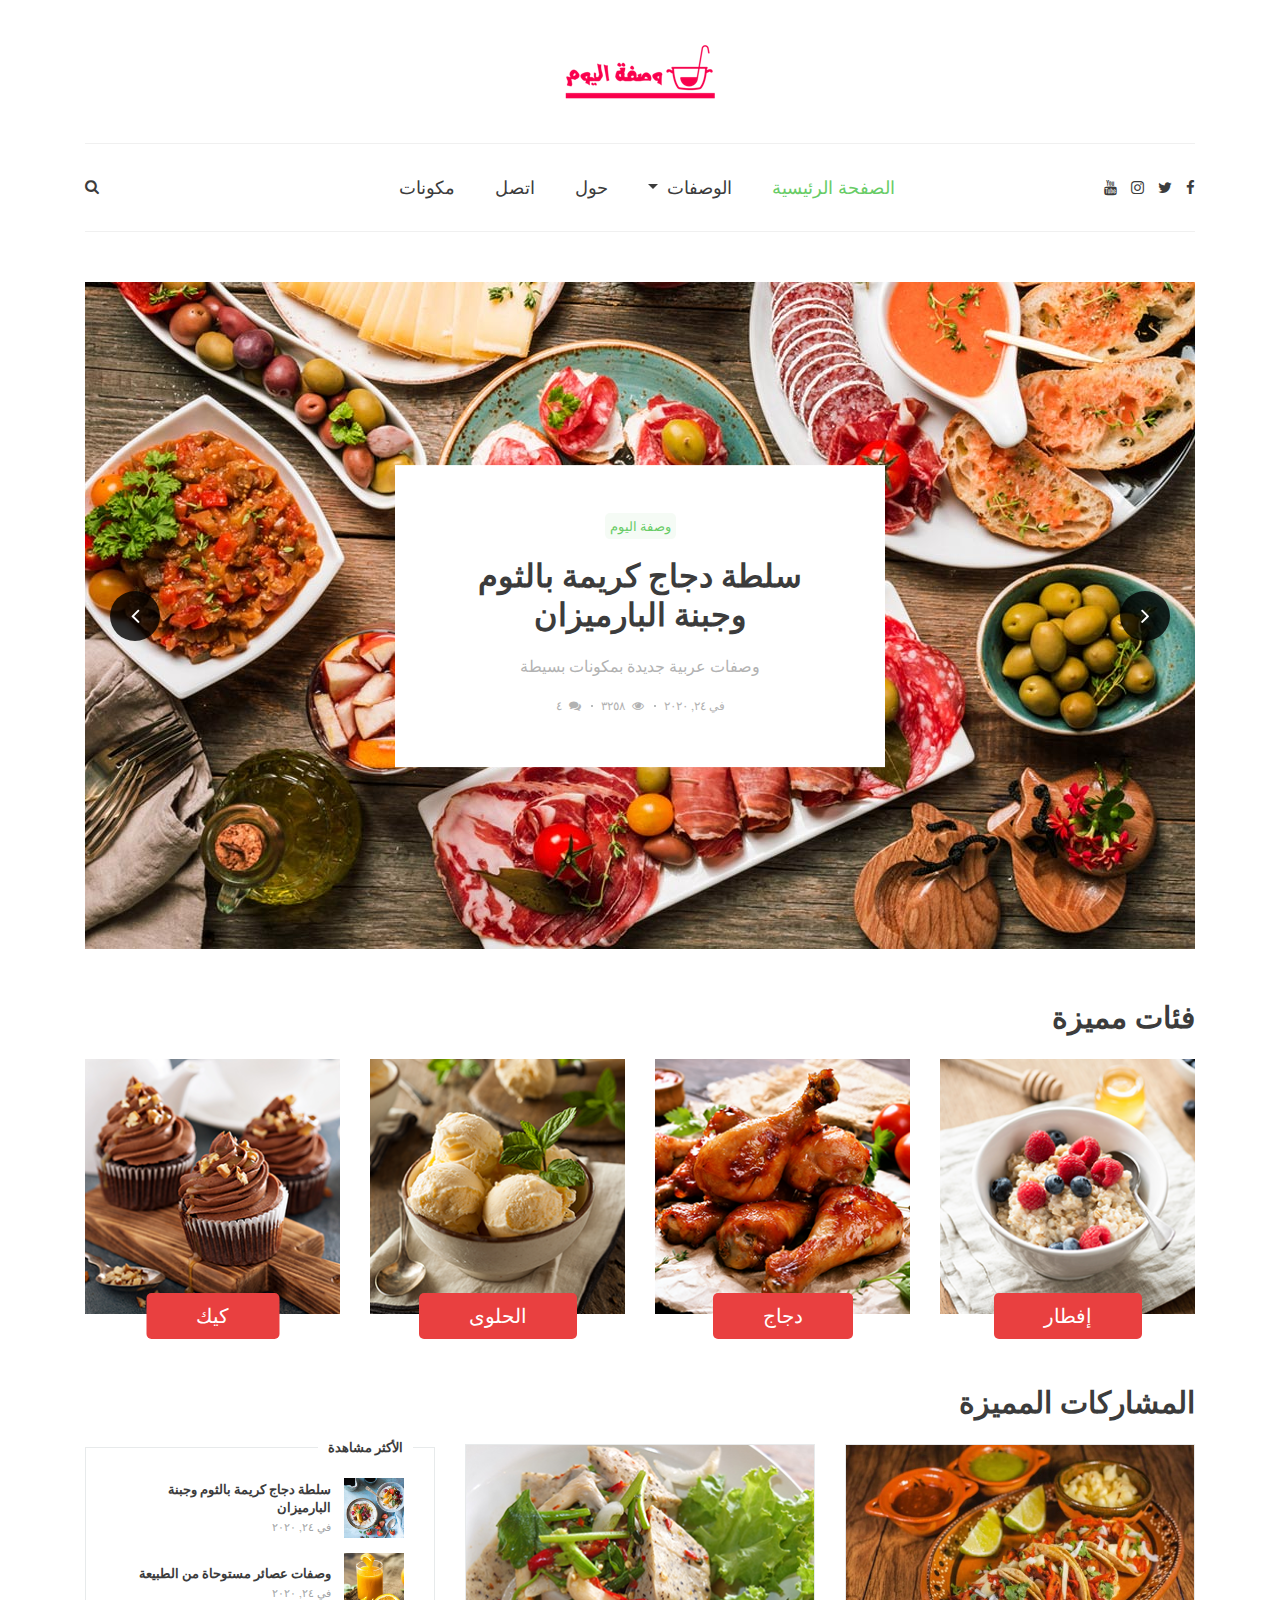
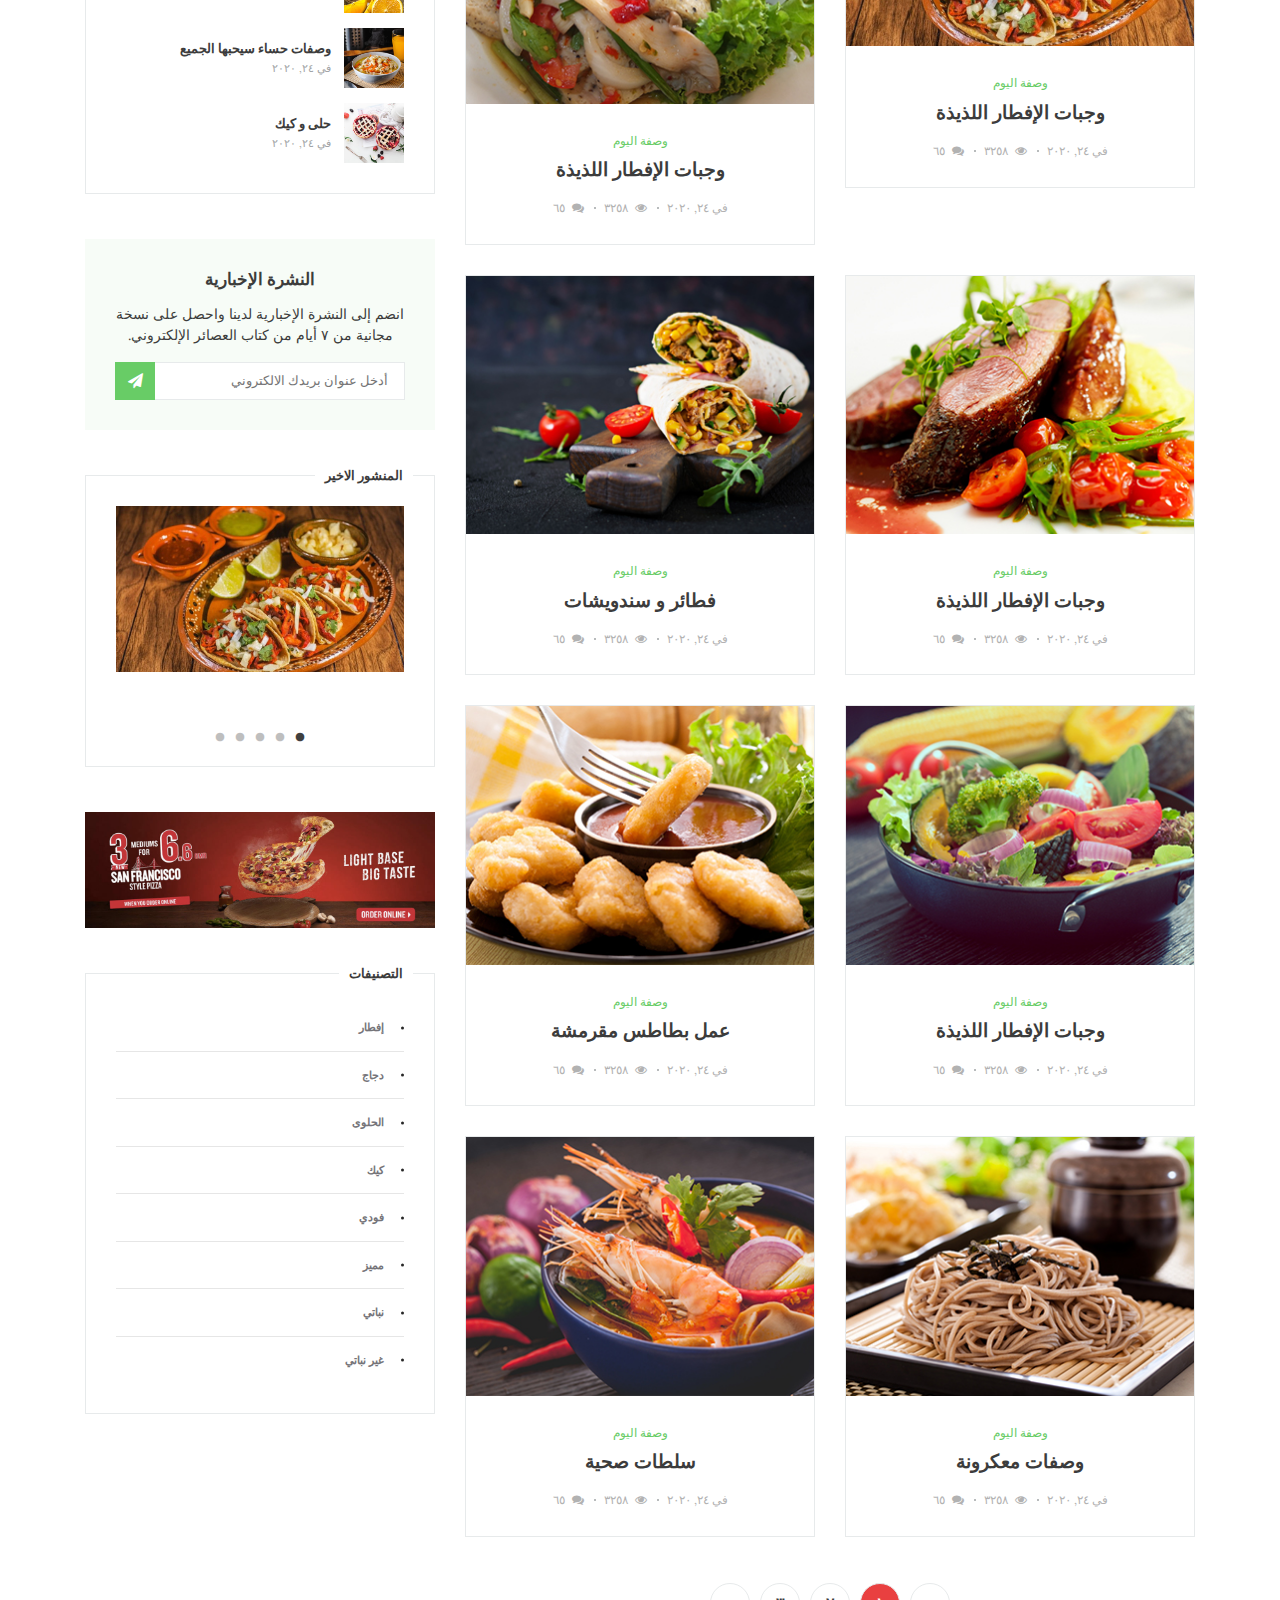
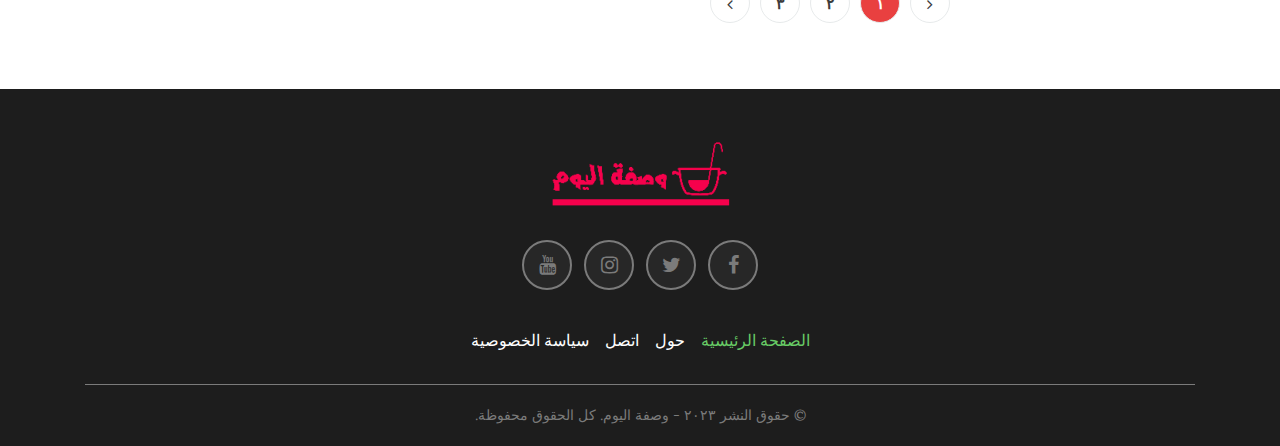
==== index.html @ 00417d0d "Add files via upload" ====
<!DOCTYPE html>

<html lang="ar" dir="rtl">

	<head>
		<meta name="description" content="من الطاهي المبتدئ إلى الشيف المميز بنجمة ، ابحث بين أكثر من 31000 وصفة طبخ موضحة بالصور أو مقاطع الفيديو. من الوصفات السهلة إلى النصائح والأسرار من الطهاة ، جدد وصفاتك وأبهر أحبائك و أصدقائك!" />		<meta charset="UTF-8">
		<meta name="keywords" content="مدونة المطبخ, وصفات, طبخ"/>

		<meta charset="UTF-8">

		<meta http-equiv="X-UA-Compatible" content="IE=edge">

		<meta name="viewport" content="width=device-width, initial-scale=1">

		<!-- Favicon icon -->

		<link rel="shortcut icon" type="image/x-icon" href="img/favicon.png">

		<!-- Title -->

		<title>وصفة اليوم : 37000 وصفة طبخ عربية وعالمية</title>

		<!-- Google Fonts -->

		<link href="https://fonts.googleapis.com/css?family=Lora:400,700" rel="stylesheet">

		<!-- Plugins CSS -->

		<link type="text/css" rel="stylesheet" href="libs/bootstrap/bootstrap.css">

		<link type="text/css" rel="stylesheet" href="libs/font-awesome/font-awesome.min.css">

		<link type="text/css" rel="stylesheet" href="libs/line-awesome/line-awesome.min.css">

		<link type="text/css" rel="stylesheet" href="libs/slick/slick-theme.css">

		<link type="text/css" rel="stylesheet" href="libs/slick/slick.css">

		<!-- Main CSS -->

		<link type="text/css" rel="stylesheet" href="css/style.css">

		<!-- Custom CSS -->

		<link type="text/css" rel="stylesheet" href="css/custom.css">

		<!-- HTML5 shim and Respond.js for IE8 support of HTML5 elements and media queries -->

		<!-- WARNING: Respond.js doesn't work if you view the page via file:// -->

		<!-- [if It IE 9]>

			<script src="https://oss.maxcdn.com/html5shiv/3.7.2/html5shiv.min.js"></script>

			<script src="https://oss.maxcdn.com/respond/1.4.2/respond.min.js"></script>

			<![endif]-->

	</head>

	<body>

		<!-- Preloader Starts Here -->

		<div class="preloader">

			<div class="spinner">

				<div class="double-bounce1"></div>

				<div class="double-bounce2"></div>

			</div>

		</div>

		<!-- Preloader Ends Here -->

		<!-- Header Section Starts Here -->

		<header>

			<div class="container text-md-center">

				<nav class="navbar navbar-expand-md d-md-block ">

					<a class="navbar-brand" href="index.html">

					<img src="img/logo.png"  alt="Logo" class="img-fluid">

					</a>

					<button class="navbar-toggler navbar-toggler-right hamburger-menu-btn mr-auto" type="button" data-toggle="collapse" data-target="#navbarNavDropdown" aria-controls="navbarNavDropdown" aria-expanded="false" aria-label="Toggle navigation">

					<span class="navbar-toggler-icon"></span>

					</button>

					<div class="collapse navbar-collapse nav-border" id="navbarNavDropdown">

						<ul class="social-links list-inline d-none d-lg-block">

							<li class="list-inline-item">

								<a href="https://www.facebook.com/" title=""><i class="fa fa-facebook"></i></a>

							</li>

							<li class="list-inline-item">

								<a href="https://www.twitter.com/" title=""><i class="fa fa-twitter"></i></a>

							</li>

							<li class="list-inline-item">

								<a href="https://www.instagram.com/" title=""><i class="fa fa-instagram"></i></a>

							</li>

							<li class="list-inline-item">

								<a href="https://www.youtube.com/" title=""><i class="fa fa-youtube"></i></a>

							</li>

						</ul>

						<ul class="navbar-nav justify-content-center">

							<li class="nav-item active">

								<a class="nav-link" href="index.html">الصفحة الرئيسية</a>

							</li>

							<li class="nav-item dropdown">

								<a class="nav-link dropdown-toggle" href="javascript:void(0)" id="pagesDropdown" role="button" data-toggle="dropdown" aria-haspopup="true" aria-expanded="false">

									الوصفات

								</a>

								<div class="dropdown-menu" aria-labelledby="pagesDropdown">

									<a class="dropdown-item" href="left-sidebar.html">وصفات رمضان</a>

									<a class="dropdown-item" href="chicken-recipes.html">و صفات دجاج</a>

									<a class="dropdown-item" href="hala-cake.html">حلى و كيك</a>

								</div>

							</li>

							<li class="nav-item">

								<a class="nav-link" href="about.html">حول</a>

							</li>

							<li class="nav-item">

								<a class="nav-link" href="contact.html">اتصل</a>

							</li>

							<li class="nav-item">

								<a class="nav-link" href="components.html">مكونات</a>

							</li>

						</ul>

						<div class="search d-none d-lg-block">

							<a href="javascript:void(0)"><i class="fa fa-search"></i></a>

							<ul class="search-field list-unstyled mb-0">

								<li>

									<form>

										<div class="input-group">

											<input type="text" class="form-control" placeholder="بحث...">

											<div class="input-group-append">

												<button class="btn d-flex align-items-center justify-content-center" type="submit"><i class="fa fa-search"></i></button>

											</div>

										</div>

									</form>

								</li>

							</ul>

						</div>

					</div>

				</nav>

			</div>

		</header>

		<!-- Header Section Ends Here -->

		<!-- Hero Section Starts Here -->

		<section class="blog-section hero-section lg-mt-0">

			<div class="container">

				<div class="row">

					<div class="col">

						<div id="hero-slider">

							<div class="blog-item">

								<div class="blog-img">

									<img src="img/slider-01.jpg" alt="" class="img-fluid">

								</div>

								<div class="blog-info">

									<a href="#" title="" class="post-category">وصفة اليوم</a>

									<h3 class="post-title">

										<a href="chicken-recipes.html" title="">سلطة دجاج كريمة بالثوم وجبنة البارميزان</a>

									</h3>

									<p>وصفات عربية جديدة بمكونات بسيطة </p>

									<ul class="list-inline meta">

										<li class="list-inline-item">في ٢٤, ٢٠٢٠ </li>

										<li class="list-inline-item"><i class="fa fa-eye"></i>٣٢٥٨</li>

										<li class="list-inline-item"><a href="#" title=""><i class="fa fa-comments"></i>٤</a></li>

									</ul>

								</div>

							</div>

							<div class="blog-item">

								<div class="blog-img">

									<img src="img/slider-02.jpg" alt="" class="img-fluid">

								</div>

								<div class="blog-info">

									<a href="#" title="" class="post-category">وصفة اليوم</a>

									<h3 class="post-title">

										<a href="chicken-recipes.html" title="">سلطة دجاج كريمة بالثوم وجبنة البارميزان</a>

									</h3>

									<p>وصفات عربية جديدة بمكونات بسيطة</p>

									<ul class="list-inline meta">

										<li class="list-inline-item">في ٢٤, ٢٠٢٠ </li>

										<li class="list-inline-item"><i class="fa fa-eye"></i>٣٢٥٨</li>

										<li class="list-inline-item"><a href="#" title=""><i class="fa fa-comments"></i>٤</a></li>

									</ul>

								</div>

							</div>

							<div class="blog-item">

								<div class="blog-img">

									<img src="img/slider-03.jpg" alt="" class="img-fluid">

								</div>

								<div class="blog-info">

									<a href="#" title="" class="post-category">وصفة اليوم</a>

									<h3 class="post-title">

										<a href="chicken-recipes.html" title="">سلطة دجاج كريمة بالثوم وجبنة البارميزان</a>

									</h3>

									<p>وصفات عربية جديدة بمكونات بسيطة</p>

									<ul class="list-inline meta">

										<li class="list-inline-item">في ٢٤, ٢٠٢٠ </li>

										<li class="list-inline-item"><i class="fa fa-eye"></i>٣٢٥٨</li>

										<li class="list-inline-item"><a href="#" title=""><i class="fa fa-comments"></i>٤</a></li>

									</ul>

								</div>

							</div>

							<div class="blog-item">

								<div class="blog-img">

									<img src="img/slider-04.jpg" alt="" class="img-fluid">

								</div>

								<div class="blog-info">

									<a href="#" title="" class="post-category">وصفة اليوم</a>

									<h3 class="post-title">

										<a href="chicken-recipes.html" title="">سلطة دجاج كريمة بالثوم وجبنة البارميزان</a>

									</h3>

									<p>وصفات عربية جديدة بمكونات بسيطة</p>

									<ul class="list-inline meta">

										<li class="list-inline-item">في ٢٤, ٢٠٢٠ </li>

										<li class="list-inline-item"><i class="fa fa-eye"></i>٣٢٥٨</li>

										<li class="list-inline-item"><a href="#" title=""><i class="fa fa-comments"></i>٤</a></li>

									</ul>

								</div>

							</div>

						</div>

					</div>

				</div>

			</div>

		</section>

		<!-- Hero Section Ends Here -->

		<!-- Featured Section Starts Here -->

		<section class="featured-categories">

			<div class="container">

				<div class="sec-title">

					<h3>فئات مميزة</h3>

				</div>

				<div class="blog-items">

					<div class="row">

						<div class="col-lg-3 col-sm-6 col-12">

							<div class=" blog-item">

								<a href="IFTAR.html">

									<div class="blog-img">

										<img src="img/breakfast.png" alt="" class="img-fluid">

									</div>

									<div class="blog-cat text-center d-inline">

										<h4>إفطار</h4>

									</div>

								</a>

							</div>

						</div>

						<div class="col-lg-3 col-sm-6 col-12">

							<div class=" blog-item">

								<a href="chicken-recipes.html">

									<div class="blog-img">

										<img src="img/chicken.png" alt="" class="img-fluid">

									</div>

									<div class="blog-cat text-center d-inline">

										<h4>دجاج</h4>

									</div>

								</a>

							</div>

						</div>

						<div class="col-lg-3 col-sm-6 col-12">

							<div class=" blog-item">

								<a href="chicken-recipes.html">

									<div class="blog-img">

										<img src="img/dessert.png" alt="" class="img-fluid">

									</div>

									<div class="blog-cat text-center d-inline">

										<h4>الحلوى</h4>

									</div>

								</a>

							</div>

						</div>

						<div class="col-lg-3 col-sm-6 col-12">

							<div class=" blog-item">

								<a href="hala-cake.html">

									<div class="blog-img">

										<img src="img/cupcake.png" alt="" class="img-fluid">

									</div>

									<div class="blog-cat text-center d-inline">

										<h4>كيك</h4>

									</div>

								</a>

							</div>

						</div>

					</div>

				</div>

			</div>

		</section>

		<!-- Featured Section Ends Here -->

		<!-- Main Content Section Starts Here -->

		<section class="main-content pt-0">

			<div class="container">

				<div class="row">

					<div class="col-md-8">

						<div class="featured-post mb-3">

							<div class="sec-title">

								<h3>المشاركات المميزة</h3>

							</div>

							<div class="tab-content" id="myTabContent">

								<div class="blog-items">

									<div class="row">

										<div class="col-sm-6 col-12">

											<div class="blog-item">

												<div class="blog-img">

													<img src="img/post-01.jpg" alt="" class="img-fluid">

												</div>

												<div class="blog-info">

													<a href="#" title="" class="post-category" tabindex="0">وصفة اليوم</a>

													<h3 class="post-title">

														<a href="IFTAR.html" title="" tabindex="0">وجبات الإفطار اللذيذة</a>

													</h3>

													<ul class="list-inline meta">

														<li class="list-inline-item">في ٢٤, ٢٠٢٠  </li>

														<li class="list-inline-item"><i class="fa fa-eye"></i>٣٢٥٨</li>

														<li class="list-inline-item"><a href="#" title="" tabindex="0"><i class="fa fa-comments"></i>٦٥</a></li>

													</ul>

												</div>

											</div>

										</div>

										<div class="col-sm-6 col-12">

											<div class="blog-item">

												<div class="blog-img">

													<img src="img/post-02.jpg" alt="" class="img-fluid">

												</div>

												<div class="blog-info">

													<a href="#" title="" class="post-category" tabindex="0">وصفة اليوم</a>

													<h3 class="post-title">

														<a href="chicken-recipes.html" title="" tabindex="0">وجبات الإفطار اللذيذة</a>

													</h3>

													<ul class="list-inline meta">

														<li class="list-inline-item">في ٢٤, ٢٠٢٠  </li>

														<li class="list-inline-item"><i class="fa fa-eye"></i>٣٢٥٨</li>

														<li class="list-inline-item"><a href="#" title="" tabindex="0"><i class="fa fa-comments"></i>٦٥</a></li>

													</ul>

												</div>

											</div>

										</div>

										<div class="col-sm-6 col-12">

											<div class="blog-item">

												<div class="blog-img">

													<img src="img/post-03.jpg" alt="" class="img-fluid">

												</div>

												<div class="blog-info">

													<a href="#" title="" class="post-category" tabindex="0">وصفة اليوم</a>

													<h3 class="post-title">

														<a href="chicken-recipes.html" title="" tabindex="0">وجبات الإفطار اللذيذة</a>

													</h3>

													<ul class="list-inline meta">

														<li class="list-inline-item">في ٢٤, ٢٠٢٠  </li>

														<li class="list-inline-item"><i class="fa fa-eye"></i>٣٢٥٨</li>

														<li class="list-inline-item"><a href="#" title="" tabindex="0"><i class="fa fa-comments"></i>٦٥</a></li>

													</ul>

												</div>

											</div>

										</div>

										<div class="col-sm-6 col-12">

											<div class="blog-item">

												<div class="blog-img">

													<img src="img/post-04.jpg" alt="" class="img-fluid">

												</div>

												<div class="blog-info">

													<a href="#" title="" class="post-category" tabindex="0">وصفة اليوم</a>

													<h3 class="post-title">

														<a href="chicken-recipes.html" title="" tabindex="0">فطائر و سندويشات</a>

													</h3>

													<ul class="list-inline meta">

														<li class="list-inline-item">في ٢٤, ٢٠٢٠  </li>

														<li class="list-inline-item"><i class="fa fa-eye"></i>٣٢٥٨</li>

														<li class="list-inline-item"><a href="#" title="" tabindex="0"><i class="fa fa-comments"></i>٦٥</a></li>

													</ul>

												</div>

											</div>

										</div>

										<div class="col-sm-6 col-12">

											<div class="blog-item">

												<div class="blog-img">

													<img src="img/post-05.jpg" alt="" class="img-fluid">

												</div>

												<div class="blog-info">

													<a href="#" title="" class="post-category" tabindex="0">وصفة اليوم</a>

													<h3 class="post-title">

														<a href="chicken-recipes.html" title="" tabindex="0">وجبات الإفطار اللذيذة</a>

													</h3>

													<ul class="list-inline meta">

														<li class="list-inline-item">في ٢٤, ٢٠٢٠  </li>

														<li class="list-inline-item"><i class="fa fa-eye"></i>٣٢٥٨</li>

														<li class="list-inline-item"><a href="#" title="" tabindex="0"><i class="fa fa-comments"></i>٦٥</a></li>

													</ul>

												</div>

											</div>

										</div>

										<div class="col-sm-6 col-12">

											<div class="blog-item">

												<div class="blog-img">

													<img src="img/post-06.jpg" alt="" class="img-fluid">

												</div>

												<div class="blog-info">

													<a href="#" title="" class="post-category" tabindex="0">وصفة اليوم</a>

													<h3 class="post-title">

														<a href="chicken-recipes.html" title="" tabindex="0">عمل بطاطس مقرمشة</a>

													</h3>

													<ul class="list-inline meta">

														<li class="list-inline-item">في ٢٤, ٢٠٢٠  </li>

														<li class="list-inline-item"><i class="fa fa-eye"></i>٣٢٥٨</li>

														<li class="list-inline-item"><a href="#" title="" tabindex="0"><i class="fa fa-comments"></i>٦٥</a></li>

													</ul>

												</div>

											</div>

										</div>

										<div class="col-sm-6 col-12">

											<div class="blog-item">

												<div class="blog-img">

													<img src="img/post-07.jpg" alt="" class="img-fluid">

												</div>

												<div class="blog-info">

													<a href="#" title="" class="post-category" tabindex="0">وصفة اليوم</a>

													<h3 class="post-title">

														<a href="chicken-recipes.html" title="" tabindex="0">وصفات معكرونة</a>

													</h3>

													<ul class="list-inline meta">

														<li class="list-inline-item">في ٢٤, ٢٠٢٠  </li>

														<li class="list-inline-item"><i class="fa fa-eye"></i>٣٢٥٨</li>

														<li class="list-inline-item"><a href="#" title="" tabindex="0"><i class="fa fa-comments"></i>٦٥</a></li>

													</ul>

												</div>

											</div>

										</div>

										<div class="col-sm-6 col-12">

											<div class="blog-item">

												<div class="blog-img">

													<img src="img/post-08.jpg" alt="" class="img-fluid">

												</div>

												<div class="blog-info">

													<a href="#" title="" class="post-category" tabindex="0">وصفة اليوم</a>

													<h3 class="post-title">

														<a href="chicken-recipes.html" title="" tabindex="0">سلطات صحية</a>

													</h3>

													<ul class="list-inline meta">

														<li class="list-inline-item">في ٢٤, ٢٠٢٠  </li>

														<li class="list-inline-item"><i class="fa fa-eye"></i>٣٢٥٨</li>

														<li class="list-inline-item"><a href="#" title="" tabindex="0"><i class="fa fa-comments"></i>٦٥</a></li>

													</ul>

												</div>

											</div>

										</div>

									</div>

								</div>

							</div>

						</div>

						<div class="blog-pagination text-center mb-5 mb-md-0">

							<nav aria-label="Page navigation example">

								<ul class="pagination justify-content-center">

									<li class="page-item disabled">

										<a class="page-link" href="#" tabindex="-1"><i class="fa fa-angle-right"></i></a>

									</li>

									<li class="page-item active"><a class="page-link d-inline-flex align-items-center justify-content-center" href="#">١</a></li>

									<li class="page-item"><a class="page-link d-inline-flex align-items-center justify-content-center" href="#">٢</a></li>

									<li class="page-item"><a class="page-link d-inline-flex align-items-center justify-content-center" href="#">٣</a></li>

									<li class="page-item">

										<a class="page-link" href="#"><i class="fa fa-angle-left"></i></a>

									</li>

								</ul>

							</nav>

						</div>

					</div>

					<div class="col-md-4">

						<div class="sidebar">

							<div class="widget widget-trending-posts">

								<h3 class="widget-title">الأكثر مشاهدة</h3>

								<div class="posts">

									<div class="post d-flex">

										<img src="img/most-viewed-01.jpg" alt="" class="img-fluid align-self-center">

										<div class="post-info d-flex flex-column justify-content-center">

											<h3 class="post-title"><a href="chicken-recipes.html" title="">سلطة دجاج كريمة بالثوم وجبنة البارميزان</a></h3>

											<span class="post-date">في ٢٤, ٢٠٢٠ </span>

										</div>

									</div>

									<!--post end-->

									<div class="post d-flex">

										<img src="img/most-viewed-02.jpg" alt="" class="img-fluid align-self-center">

										<div class="post-info d-flex flex-column justify-content-center">

											<h3 class="post-title"><a href="juice.html" title="">وصفات عصائر مستوحاة من الطبيعة</a></h3>

											<span class="post-date">في ٢٤, ٢٠٢٠ </span>

										</div>

									</div>

									<!--post end-->

									<div class="post d-flex">

										<img src="img/most-viewed-03.jpg" alt="" class="img-fluid align-self-center">

										<div class="post-info d-flex flex-column justify-content-center">

											<h3 class="post-title"><a href="soup.html" title="">وصفات حساء سيحبها الجميع</a></h3>

											<span class="post-date">في ٢٤, ٢٠٢٠ </span>

										</div>

									</div>

									<!--post end-->

									<div class="post d-flex">

										<img src="img/most-viewed-04.jpg" alt="" class="img-fluid align-self-center">

										<div class="post-info d-flex flex-column justify-content-center">

											<h3 class="post-title"><a href="hala-cake.html" title="">حلى و كيك </a></h3>

											<span class="post-date">في ٢٤, ٢٠٢٠ </span>

										</div>

									</div>

									<!--post end-->

								</div>

								<!--posts end-->

							</div>

							<div class="widget widget-subscribe text-center">

								<h3 class="widget-title">النشرة الإخبارية</h3>

								<p>انضم إلى النشرة الإخبارية لدينا واحصل على نسخة مجانية

									من ٧ أيام من كتاب العصائر الإلكتروني.

								</p>

								<form>

									<input type="email" name="email" placeholder="أدخل عنوان بريدك الالكتروني">

									<button type="submit"><i class="fa fa-paper-plane"></i></button>

								</form>

							</div>

							<div class="widget widget-recent-post">

								<h3 class="widget-title">المنشور الاخير</h3>

								<div id="recent-post-slider" class="mb-3">

									<div class="item">

										<a href="#">

										<img src="img/post-01.jpg" alt="" class="img-fluid">

										</a>

									</div>

									<div class="item">

										<a href="#">

										<img src="img/post-02.jpg" alt="" class="img-fluid">

										</a>

									</div>

									<div class="item">

										<a href="#">

										<img src="img/post-03.jpg" alt="" class="img-fluid">

										</a>

									</div>

									<div class="item">

										<a href="#">

										<img src="img/post-04.jpg" alt="" class="img-fluid">

										</a>

									</div>

									<div class="item">

										<a href="#">

										<img src="img/post-05.jpg" alt="" class="img-fluid">

										</a>

									</div>

								</div>

							</div>

							<div class="widget widget-promo">

								<a href="#" title="">

								<img src="img/promo.jpg" alt="" class="img-fluid">

								</a>

							</div>

							<div class="widget widget-catgs">

								<h3 class="widget-title">التصنيفات</h3>

								<ul class="catgs-links list-unstyled mb-0">

									<li><a href="#" title="">إفطار</a></li>

									<li><a href="#" title="">دجاج</a></li>

									<li><a href="#" title="">الحلوى</a></li>

									<li><a href="#" title="">كيك</a></li>

									<li><a href="#" title="">فودي</a></li>

									<li><a href="#" title="">مميز</a></li>

									<li><a href="#" title="">نباتي</a></li>

									<li><a href="#" title="">غير نباتي</a></li>

								</ul>

								<!--catgs-links end-->

							</div>

						</div>

					</div>

				</div>

			</div>

		</section>

		<!-- Main Content Section Ends Here -->

		<!-- Footer Section Starts Here -->

		<footer>

			<div class="container">

				<div class="row pt-5 pb-2">

					<div class="col-12">

						<div class="footer-logo text-center">

							<img src="img/footer-logo.png" alt="">

						</div>

					</div>

					<div class="col-12 text-center">

						<ul class="social-links list-inline">

							<li class="list-inline-item">

								<a href="https://www.facebook.com/" title="" class="d-flex align-items-center justify-content-center"><i class="fa fa-facebook"></i></a>

							</li>

							<li class="list-inline-item">

								<a href="https://www.twitter.com/" title="" class="d-flex align-items-center justify-content-center"><i class="fa fa-twitter"></i></a>

							</li>

							<li class="list-inline-item">

								<a href="https://www.instagram.com/" title="" class="d-flex align-items-center justify-content-center"><i class="fa fa-instagram"></i></a>

							</li>

							<li class="list-inline-item">

								<a href="https://www.youtube.com/" title="" class="d-flex align-items-center justify-content-center"><i class="fa fa-youtube"></i></a>

							</li>

						</ul>

					</div>

				</div>

				<div class="footer-nav pb-3">

					<div class="row">

						<div class="col-12">

							<ul class="footer-nav-links d-flex align-items-center justify-content-center list-unstyled">

								<li class="list-inline-item active">

									<a href="index.html" title="">الصفحة الرئيسية</a>

								</li>

								<li class="list-inline-item">

									<a href="about.html" title="">حول</a>

								</li>

								<li class="list-inline-item">

									<a href="contact.html" title="">اتصل</a>

								</li>

								<li class="list-inline-item">

									<a href="policy.html" title="">سياسة الخصوصية</a>

								</li>

							</ul>

						</div>

					</div>

				</div>

				<div class="footer-credit text-center">

					<div class="row">

						<div class="col-12">

							<p class="mb-0">© حقوق النشر ٢٠٢٣ - وصفة اليوم. كل الحقوق محفوظة.</p>

						</div>

					</div>

				</div>

			</div>

		</footer>

		<!-- Footer Section Ends Here -->

		<!-- Plugins js -->

		<script src="libs/jquery/jquery.min.js"></script>

		<script src="libs/jquery/jquery-migrate.min.js"></script>

		<script src="libs/bootstrap/bootstrap.min.js"></script>

		<script src="libs/slick/slick.min.js"></script>

		<!-- Main js -->

		<script src="js/main.js"></script>

		<!-- Custom js -->

		<script src="js/custom.js"></script>

	</body>

</html>
---- libs/line-awesome/line-awesome.min.css ----
/*!
 *  Line Awesome 1.1.0 by @icons_8 - https://icons8.com/line-awesome
 *  License - https://icons8.com/good-boy-license/ (Font: SIL OFL 1.1, CSS: MIT License)
 *
 * Made with love by Icons8 [ https://icons8.com/ ] using FontCustom [ https://github.com/FontCustom/fontcustom ]
 *
 * Contacts:
 *    [ https://icons8.com/contact ]
 *
 * Follow Icon8 on
 *    Twitter [ https://twitter.com/icons_8 ]
 *    Facebook [ https://www.facebook.com/Icons8 ]
 *    Google+ [ https://plus.google.com/+Icons8 ]
 *    GitHub [ https://github.com/icons8 ]
 */.la,.la-stack{display:inline-block}.la-fw,.la-li{text-align:center}@font-face{font-family:LineAwesome;src:url(../fonts/line-awesome.eot?v=1.1.);src:url(../fonts/line-awesome.eot??v=1.1.#iefix) format("embedded-opentype"),url(../fonts/line-awesome.woff2?v=1.1.) format("woff2"),url(../fonts/line-awesome.woff?v=1.1.) format("woff"),url(../fonts/line-awesome.ttf?v=1.1.) format("truetype"),url(../fonts/line-awesome.svg?v=1.1.#fa) format("svg");font-weight:400;font-style:normal}@media screen and (-webkit-min-device-pixel-ratio:0){@font-face{font-family:LineAwesome;src:url(../fonts/line-awesome.svg?v=1.1.#fa) format("svg")}}.la{font:normal normal normal 16px/1 LineAwesome;font-size:inherit;text-decoration:inherit;text-rendering:optimizeLegibility;text-transform:none;-moz-osx-font-smoothing:grayscale;-webkit-font-smoothing:antialiased;font-smoothing:antialiased}.la-lg{font-size:1.33333333em;line-height:.75em;vertical-align:-15%}.la-2x{font-size:2em}.la-3x{font-size:3em}.la-4x{font-size:4em}.la-5x{font-size:5em}.la-fw{width:1.28571429em}.la-ul{padding-left:0;margin-left:2.14285714em;list-style-type:none}.la-ul>li{position:relative}.la-li{position:absolute;left:-2.14285714em;width:2.14285714em;top:.14285714em}.la-li.la-lg{left:-1.85714286em}.la-border{padding:.2em .25em .15em;border:.08em solid #eee;border-radius:.1em}.pull-right{float:right}.pull-left{float:left}.li.pull-left{margin-right:.3em}.li.pull-right{margin-left:.3em}.la-spin{-webkit-animation:fa-spin 2s infinite linear;animation:fa-spin 2s infinite linear}@-webkit-keyframes fa-spin{0%{-webkit-transform:rotate(0);transform:rotate(0)}100%{-webkit-transform:rotate(359deg);transform:rotate(359deg)}}@keyframes fa-spin{0%{-webkit-transform:rotate(0);transform:rotate(0)}100%{-webkit-transform:rotate(359deg);transform:rotate(359deg)}}.la-rotate-90{filter:progid:DXImageTransform.Microsoft.BasicImage(rotation=1);-webkit-transform:rotate(90deg);transform:rotate(90deg)}.la-rotate-180{filter:progid:DXImageTransform.Microsoft.BasicImage(rotation=2);-webkit-transform:rotate(180deg);transform:rotate(180deg)}.la-rotate-270{filter:progid:DXImageTransform.Microsoft.BasicImage(rotation=3);-webkit-transform:rotate(270deg);transform:rotate(270deg)}.la-flip-horizontal{filter:progid:DXImageTransform.Microsoft.BasicImage(rotation=0,mirror=1);-webkit-transform:scale(-1,1);transform:scale(-1,1)}.la-flip-vertical{filter:progid:DXImageTransform.Microsoft.BasicImage(rotation=2,mirror=1);-webkit-transform:scale(1,-1);transform:scale(1,-1)}:root .la-flip-horizontal,:root .la-flip-vertical,:root .la-rotate-180,:root .la-rotate-270,:root .la-rotate-90{-webkit-filter:none;filter:none}.la-stack{position:relative;width:2em;height:2em;line-height:2em;vertical-align:middle}.la-stack-1x,.la-stack-2x{position:absolute;left:0;width:100%;text-align:center}.la-stack-1x{line-height:inherit}.la-stack-2x{font-size:2em}.la-inverse{color:#fff}.la-500px:before{content:"\f100"}.la-adjust:before{content:"\f101"}.la-adn:before{content:"\f102"}.la-align-center:before{content:"\f103"}.la-align-justify:before{content:"\f104"}.la-align-left:before{content:"\f105"}.la-align-right:before{content:"\f106"}.la-amazon:before{content:"\f107"}.la-ambulance:before{content:"\f108"}.la-anchor:before{content:"\f109"}.la-android:before{content:"\f10a"}.la-angellist:before{content:"\f10b"}.la-angle-double-down:before{content:"\f10c"}.la-angle-double-left:before{content:"\f10d"}.la-angle-double-right:before{content:"\f10e"}.la-angle-double-up:before{content:"\f10f"}.la-angle-down:before{content:"\f110"}.la-angle-left:before{content:"\f111"}.la-angle-right:before{content:"\f112"}.la-angle-up:before{content:"\f113"}.la-apple:before{content:"\f114"}.la-archive:before{content:"\f115"}.la-area-chart:before{content:"\f116"}.la-arrow-circle-down:before{content:"\f117"}.la-arrow-circle-left:before{content:"\f118"}.la-arrow-circle-o-down:before{content:"\f119"}.la-arrow-circle-o-left:before{content:"\f11a"}.la-arrow-circle-o-right:before{content:"\f11b"}.la-arrow-circle-o-up:before{content:"\f11c"}.la-arrow-circle-right:before{content:"\f11d"}.la-arrow-circle-up:before{content:"\f11e"}.la-arrow-down:before{content:"\f11f"}.la-arrow-left:before{content:"\f120"}.la-arrow-right:before{content:"\f121"}.la-arrow-up:before{content:"\f122"}.la-arrows:before{content:"\f123"}.la-arrows-alt:before{content:"\f124"}.la-arrows-h:before{content:"\f125"}.la-arrows-v:before{content:"\f126"}.la-asterisk:before{content:"\f127"}.la-at:before{content:"\f128"}.la-automobile:before{content:"\f129"}.la-backward:before{content:"\f12a"}.la-balance-scale:before{content:"\f12b"}.la-ban:before{content:"\f12c"}.la-bank:before{content:"\f12d"}.la-bar-chart:before{content:"\f12e"}.la-bar-chart-o:before{content:"\f12f"}.la-barcode:before{content:"\f130"}.la-bars:before{content:"\f131"}.la-battery-0:before{content:"\f132"}.la-battery-1:before{content:"\f133"}.la-battery-2:before{content:"\f134"}.la-battery-3:before{content:"\f135"}.la-battery-4:before{content:"\f136"}.la-battery-empty:before{content:"\f137"}.la-battery-full:before{content:"\f138"}.la-battery-half:before{content:"\f139"}.la-battery-quarter:before{content:"\f13a"}.la-battery-three-quarters:before{content:"\f13b"}.la-bed:before{content:"\f13c"}.la-beer:before{content:"\f13d"}.la-behance:before{content:"\f13e"}.la-behance-square:before{content:"\f13f"}.la-bell:before{content:"\f140"}.la-bell-o:before{content:"\f141"}.la-bell-slash:before{content:"\f142"}.la-bell-slash-o:before{content:"\f143"}.la-bicycle:before{content:"\f144"}.la-binoculars:before{content:"\f145"}.la-birthday-cake:before{content:"\f146"}.la-bitbucket:before{content:"\f147"}.la-bitbucket-square:before{content:"\f148"}.la-bitcoin:before{content:"\f149"}.la-black-tie:before{content:"\f14a"}.la-bold:before{content:"\f14b"}.la-bolt:before{content:"\f14c"}.la-bomb:before{content:"\f14d"}.la-book:before{content:"\f14e"}.la-bookmark:before{content:"\f14f"}.la-bookmark-o:before{content:"\f150"}.la-briefcase:before{content:"\f151"}.la-btc:before{content:"\f152"}.la-bug:before{content:"\f153"}.la-building:before{content:"\f154"}.la-building-o:before{content:"\f155"}.la-bullhorn:before{content:"\f156"}.la-bullseye:before{content:"\f157"}.la-bus:before{content:"\f158"}.la-buysellads:before{content:"\f159"}.la-cab:before{content:"\f15a"}.la-calculator:before{content:"\f15b"}.la-calendar:before{content:"\f15c"}.la-calendar-check-o:before{content:"\f15d"}.la-calendar-minus-o:before{content:"\f15e"}.la-calendar-o:before{content:"\f15f"}.la-calendar-plus-o:before{content:"\f160"}.la-calendar-times-o:before{content:"\f161"}.la-camera:before{content:"\f162"}.la-camera-retro:before{content:"\f163"}.la-car:before{content:"\f164"}.la-caret-down:before{content:"\f165"}.la-caret-left:before{content:"\f166"}.la-caret-right:before{content:"\f167"}.la-caret-square-o-down:before,.la-toggle-down:before{content:"\f168"}.la-caret-square-o-left:before,.la-toggle-left:before{content:"\f169"}.la-caret-square-o-right:before,.la-toggle-right:before{content:"\f16a"}.la-caret-square-o-up:before,.la-toggle-up:before{content:"\f16b"}.la-caret-up:before{content:"\f16c"}.la-cart-arrow-down:before{content:"\f16d"}.la-cart-plus:before{content:"\f16e"}.la-cc:before{content:"\f16f"}.la-cc-amex:before{content:"\f170"}.la-cc-diners-club:before{content:"\f171"}.la-cc-discover:before{content:"\f172"}.la-cc-jcb:before{content:"\f173"}.la-cc-mastercard:before{content:"\f174"}.la-cc-paypal:before{content:"\f175"}.la-cc-stripe:before{content:"\f176"}.la-cc-visa:before{content:"\f177"}.la-certificate:before{content:"\f178"}.la-chain:before{content:"\f179"}.la-chain-broken:before{content:"\f17a"}.la-check:before{content:"\f17b"}.la-check-circle:before{content:"\f17c"}.la-check-circle-o:before{content:"\f17d"}.la-check-square:before{content:"\f17e"}.la-check-square-o:before{content:"\f17f"}.la-chevron-circle-down:before{content:"\f180"}.la-chevron-circle-left:before{content:"\f181"}.la-chevron-circle-right:before{content:"\f182"}.la-chevron-circle-up:before{content:"\f183"}.la-chevron-down:before{content:"\f184"}.la-chevron-left:before{content:"\f185"}.la-chevron-right:before{content:"\f186"}.la-chevron-up:before{content:"\f187"}.la-child:before{content:"\f188"}.la-chrome:before{content:"\f189"}.la-circle:before{content:"\f18a"}.la-circle-o:before{content:"\f18b"}.la-circle-o-notch:before{content:"\f18c"}.la-circle-thin:before{content:"\f18d"}.la-clipboard:before{content:"\f18e"}.la-clock-o:before{content:"\f18f"}.la-clone:before{content:"\f190"}.la-close:before{content:"\f191"}.la-cloud:before{content:"\f192"}.la-cloud-download:before{content:"\f193"}.la-cloud-upload:before{content:"\f194"}.la-cny:before{content:"\f195"}.la-code:before{content:"\f196"}.la-code-fork:before{content:"\f197"}.la-codepen:before{content:"\f198"}.la-coffee:before{content:"\f199"}.la-cog:before{content:"\f19a"}.la-cogs:before{content:"\f19b"}.la-columns:before{content:"\f19c"}.la-comment:before{content:"\f19d"}.la-comment-o:before{content:"\f19e"}.la-commenting:before{content:"\f19f"}.la-commenting-o:before{content:"\f1a0"}.la-comments:before{content:"\f1a1"}.la-comments-o:before{content:"\f1a2"}.la-compass:before{content:"\f1a3"}.la-compress:before{content:"\f1a4"}.la-connectdevelop:before{content:"\f1a5"}.la-contao:before{content:"\f1a6"}.la-copy:before{content:"\f1a7"}.la-copyright:before{content:"\f1a8"}.la-creative-commons:before{content:"\f1a9"}.la-credit-card:before{content:"\f1aa"}.la-crop:before{content:"\f1ab"}.la-crosshairs:before{content:"\f1ac"}.la-css3:before{content:"\f1ad"}.la-cube:before{content:"\f1ae"}.la-cubes:before{content:"\f1af"}.la-cut:before{content:"\f1b0"}.la-cutlery:before{content:"\f1b1"}.la-dashboard:before{content:"\f1b2"}.la-dashcube:before{content:"\f1b3"}.la-database:before{content:"\f1b4"}.la-dedent:before{content:"\f1b5"}.la-delicious:before{content:"\f1b6"}.la-desktop:before{content:"\f1b7"}.la-deviantart:before{content:"\f1b8"}.la-diamond:before{content:"\f1b9"}.la-digg:before{content:"\f1ba"}.la-dollar:before{content:"\f1bb"}.la-dot-circle-o:before{content:"\f1bc"}.la-download:before{content:"\f1bd"}.la-dribbble:before{content:"\f1be"}.la-dropbox:before{content:"\f1bf"}.la-drupal:before{content:"\f1c0"}.la-edit:before{content:"\f1c1"}.la-eject:before{content:"\f1c2"}.la-ellipsis-h:before{content:"\f1c3"}.la-ellipsis-v:before{content:"\f1c4"}.la-empire:before,.la-ge:before{content:"\f1c5"}.la-envelope:before{content:"\f1c6"}.la-envelope-o:before{content:"\f1c7"}.la-envelope-square:before{content:"\f1c8"}.la-eraser:before{content:"\f1c9"}.la-eur:before{content:"\f1ca"}.la-euro:before{content:"\f1cb"}.la-exchange:before{content:"\f1cc"}.la-exclamation:before{content:"\f1cd"}.la-exclamation-circle:before{content:"\f1ce"}.la-exclamation-triangle:before{content:"\f1cf"}.la-expand:before{content:"\f1d0"}.la-expeditedssl:before{content:"\f1d1"}.la-external-link:before{content:"\f1d2"}.la-external-link-square:before{content:"\f1d3"}.la-eye:before{content:"\f1d4"}.la-eye-slash:before{content:"\f1d5"}.la-eyedropper:before{content:"\f1d6"}.la-facebook-f:before,.la-facebook:before{content:"\f1d7"}.la-facebook-official:before{content:"\f1d8"}.la-facebook-square:before{content:"\f1d9"}.la-fast-backward:before{content:"\f1da"}.la-fast-forward:before{content:"\f1db"}.la-fax:before{content:"\f1dc"}.la-female:before{content:"\f1dd"}.la-fighter-jet:before{content:"\f1de"}.la-file:before{content:"\f1df"}.la-file-archive-o:before{content:"\f1e0"}.la-file-audio-o:before{content:"\f1e1"}.la-file-code-o:before{content:"\f1e2"}.la-file-excel-o:before{content:"\f1e3"}.la-file-image-o:before{content:"\f1e4"}.la-file-movie-o:before{content:"\f1e5"}.la-file-o:before{content:"\f1e6"}.la-file-pdf-o:before{content:"\f1e7"}.la-file-photo-o:before{content:"\f1e8"}.la-file-picture-o:before{content:"\f1e9"}.la-file-powerpoint-o:before{content:"\f1ea"}.la-file-sound-o:before{content:"\f1eb"}.la-file-text:before{content:"\f1ec"}.la-file-text-o:before{content:"\f1ed"}.la-file-video-o:before{content:"\f1ee"}.la-file-word-o:before{content:"\f1ef"}.la-file-zip-o:before{content:"\f1f0"}.la-files-o:before{content:"\f1f1"}.la-film:before{content:"\f1f2"}.la-filter:before{content:"\f1f3"}.la-fire:before{content:"\f1f4"}.la-fire-extinguisher:before{content:"\f1f5"}.la-firefox:before{content:"\f1f6"}.la-flag:before{content:"\f1f7"}.la-flag-checkered:before{content:"\f1f8"}.la-flag-o:before{content:"\f1f9"}.la-flash:before{content:"\f1fa"}.la-flask:before{content:"\f1fb"}.la-flickr:before{content:"\f1fc"}.la-floppy-o:before{content:"\f1fd"}.la-folder:before{content:"\f1fe"}.la-folder-o:before{content:"\f1ff"}.la-folder-open:before{content:"\f200"}.la-folder-open-o:before{content:"\f201"}.la-font:before{content:"\f202"}.la-fonticons:before{content:"\f203"}.la-forumbee:before{content:"\f204"}.la-forward:before{content:"\f205"}.la-foursquare:before{content:"\f206"}.la-frown-o:before{content:"\f207"}.la-futbol-o:before,.la-soccer-ball-o:before{content:"\f208"}.la-gamepad:before{content:"\f209"}.la-gavel:before{content:"\f20a"}.la-gbp:before{content:"\f20b"}.la-gear:before{content:"\f20c"}.la-gears:before{content:"\f20d"}.la-genderless:before{content:"\f20e"}.la-get-pocket:before{content:"\f20f"}.la-gg:before{content:"\f210"}.la-gg-circle:before{content:"\f211"}.la-gift:before{content:"\f212"}.la-git:before{content:"\f213"}.la-git-square:before{content:"\f214"}.la-github:before{content:"\f215"}.la-github-alt:before{content:"\f216"}.la-github-square:before{content:"\f217"}.la-glass:before{content:"\f218"}.la-globe:before{content:"\f219"}.la-google:before{content:"\f21a"}.la-google-plus:before{content:"\f21b"}.la-google-plus-square:before{content:"\f21c"}.la-google-wallet:before{content:"\f21d"}.la-graduation-cap:before{content:"\f21e"}.la-gittip:before,.la-gratipay:before{content:"\f21f"}.la-group:before{content:"\f220"}.la-h-square:before{content:"\f221"}.la-hacker-news:before{content:"\f222"}.la-hand-grab-o:before{content:"\f223"}.la-hand-lizard-o:before{content:"\f224"}.la-hand-o-down:before{content:"\f225"}.la-hand-o-left:before{content:"\f226"}.la-hand-o-right:before{content:"\f227"}.la-hand-o-up:before{content:"\f228"}.la-hand-paper-o:before{content:"\f229"}.la-hand-peace-o:before{content:"\f22a"}.la-hand-pointer-o:before{content:"\f22b"}.la-hand-rock-o:before{content:"\f22c"}.la-hand-scissors-o:before{content:"\f22d"}.la-hand-spock-o:before{content:"\f22e"}.la-hand-stop-o:before{content:"\f22f"}.la-hdd-o:before{content:"\f230"}.la-header:before{content:"\f231"}.la-headphones:before{content:"\f232"}.la-heart:before{content:"\f233"}.la-heart-o:before{content:"\f234"}.la-heartbeat:before{content:"\f235"}.la-history:before{content:"\f236"}.la-home:before{content:"\f237"}.la-hospital-o:before{content:"\f238"}.la-hotel:before{content:"\f239"}.la-hourglass:before{content:"\f23a"}.la-hourglass-1:before{content:"\f23b"}.la-hourglass-2:before{content:"\f23c"}.la-hourglass-3:before{content:"\f23d"}.la-hourglass-end:before{content:"\f23e"}.la-hourglass-half:before{content:"\f23f"}.la-hourglass-o:before{content:"\f240"}.la-hourglass-start:before{content:"\f241"}.la-houzz:before{content:"\f242"}.la-html5:before{content:"\f243"}.la-i-cursor:before{content:"\f244"}.la-ils:before{content:"\f245"}.la-image:before{content:"\f246"}.la-inbox:before{content:"\f247"}.la-indent:before{content:"\f248"}.la-industry:before{content:"\f249"}.la-info:before{content:"\f24a"}.la-info-circle:before{content:"\f24b"}.la-inr:before{content:"\f24c"}.la-instagram:before{content:"\f24d"}.la-institution:before{content:"\f24e"}.la-internet-explorer:before{content:"\f24f"}.la-ioxhost:before{content:"\f250"}.la-italic:before{content:"\f251"}.la-joomla:before{content:"\f252"}.la-jpy:before{content:"\f253"}.la-jsfiddle:before{content:"\f254"}.la-key:before{content:"\f255"}.la-keyboard-o:before{content:"\f256"}.la-krw:before{content:"\f257"}.la-language:before{content:"\f258"}.la-laptop:before{content:"\f259"}.la-lastfm:before{content:"\f25a"}.la-lastfm-square:before{content:"\f25b"}.la-leaf:before{content:"\f25c"}.la-leanpub:before{content:"\f25d"}.la-legal:before{content:"\f25e"}.la-lemon-o:before{content:"\f25f"}.la-level-down:before{content:"\f260"}.la-level-up:before{content:"\f261"}.la-life-bouy:before{content:"\f262"}.la-life-buoy:before{content:"\f263"}.la-life-ring:before,.la-support:before{content:"\f264"}.la-life-saver:before{content:"\f265"}.la-lightbulb-o:before{content:"\f266"}.la-line-chart:before{content:"\f267"}.la-link:before{content:"\f268"}.la-linkedin:before{content:"\f269"}.la-linkedin-square:before{content:"\f26a"}.la-linux:before{content:"\f26b"}.la-list:before{content:"\f26c"}.la-list-alt:before{content:"\f26d"}.la-list-ol:before{content:"\f26e"}.la-list-ul:before{content:"\f26f"}.la-location-arrow:before{content:"\f270"}.la-lock:before{content:"\f271"}.la-long-arrow-down:before{content:"\f272"}.la-long-arrow-left:before{content:"\f273"}.la-long-arrow-right:before{content:"\f274"}.la-long-arrow-up:before{content:"\f275"}.la-magic:before{content:"\f276"}.la-magnet:before{content:"\f277"}.la-mail-forward:before{content:"\f278"}.la-mail-reply:before{content:"\f279"}.la-mail-reply-all:before{content:"\f27a"}.la-male:before{content:"\f27b"}.la-map:before{content:"\f27c"}.la-map-marker:before{content:"\f27d"}.la-map-o:before{content:"\f27e"}.la-map-pin:before{content:"\f27f"}.la-map-signs:before{content:"\f280"}.la-mars:before{content:"\f281"}.la-mars-double:before{content:"\f282"}.la-mars-stroke:before{content:"\f283"}.la-mars-stroke-h:before{content:"\f284"}.la-mars-stroke-v:before{content:"\f285"}.la-maxcdn:before{content:"\f286"}.la-meanpath:before{content:"\f287"}.la-medium:before{content:"\f288"}.la-medkit:before{content:"\f289"}.la-meh-o:before{content:"\f28a"}.la-mercury:before{content:"\f28b"}.la-microphone:before{content:"\f28c"}.la-microphone-slash:before{content:"\f28d"}.la-minus:before{content:"\f28e"}.la-minus-circle:before{content:"\f28f"}.la-minus-square:before{content:"\f290"}.la-minus-square-o:before{content:"\f291"}.la-mobile:before{content:"\f292"}.la-mobile-phone:before{content:"\f293"}.la-money:before{content:"\f294"}.la-moon-o:before{content:"\f295"}.la-mortar-board:before{content:"\f296"}.la-motorcycle:before{content:"\f297"}.la-mouse-pointer:before{content:"\f298"}.la-music:before{content:"\f299"}.la-navicon:before{content:"\f29a"}.la-neuter:before{content:"\f29b"}.la-newspaper-o:before{content:"\f29c"}.la-object-group:before{content:"\f29d"}.la-object-ungroup:before{content:"\f29e"}.la-odnoklassniki:before{content:"\f29f"}.la-odnoklassniki-square:before{content:"\f2a0"}.la-opencart:before{content:"\f2a1"}.la-openid:before{content:"\f2a2"}.la-opera:before{content:"\f2a3"}.la-optin-monster:before{content:"\f2a4"}.la-outdent:before{content:"\f2a5"}.la-pagelines:before{content:"\f2a6"}.la-paint-brush:before{content:"\f2a7"}.la-paper-plane:before,.la-send:before{content:"\f2a8"}.la-paper-plane-o:before,.la-send-o:before{content:"\f2a9"}.la-paperclip:before{content:"\f2aa"}.la-paragraph:before{content:"\f2ab"}.la-paste:before{content:"\f2ac"}.la-pause:before{content:"\f2ad"}.la-paw:before{content:"\f2ae"}.la-paypal:before{content:"\f2af"}.la-pencil:before{content:"\f2b0"}.la-pencil-square:before{content:"\f2b1"}.la-pencil-square-o:before{content:"\f2b2"}.la-phone:before{content:"\f2b3"}.la-phone-square:before{content:"\f2b4"}.la-photo:before{content:"\f2b5"}.la-picture-o:before{content:"\f2b6"}.la-pie-chart:before{content:"\f2b7"}.la-pied-piper:before{content:"\f2b8"}.la-pied-piper-alt:before{content:"\f2b9"}.la-pinterest:before{content:"\f2ba"}.la-pinterest-p:before{content:"\f2bb"}.la-pinterest-square:before{content:"\f2bc"}.la-plane:before{content:"\f2bd"}.la-play:before{content:"\f2be"}.la-play-circle:before{content:"\f2bf"}.la-play-circle-o:before{content:"\f2c0"}.la-plug:before{content:"\f2c1"}.la-plus:before{content:"\f2c2"}.la-plus-circle:before{content:"\f2c3"}.la-plus-square:before{content:"\f2c4"}.la-plus-square-o:before{content:"\f2c5"}.la-power-off:before{content:"\f2c6"}.la-print:before{content:"\f2c7"}.la-puzzle-piece:before{content:"\f2c8"}.la-qq:before{content:"\f2c9"}.la-qrcode:before{content:"\f2ca"}.la-question:before{content:"\f2cb"}.la-question-circle:before{content:"\f2cc"}.la-quote-left:before{content:"\f2cd"}.la-quote-right:before{content:"\f2ce"}.la-ra:before{content:"\f2cf"}.la-random:before{content:"\f2d0"}.la-rebel:before{content:"\f2d1"}.la-recycle:before{content:"\f2d2"}.la-reddit:before{content:"\f2d3"}.la-reddit-square:before{content:"\f2d4"}.la-refresh:before{content:"\f2d5"}.la-registered:before{content:"\f2d6"}.la-renren:before{content:"\f2d7"}.la-reorder:before{content:"\f2d8"}.la-repeat:before{content:"\f2d9"}.la-reply:before{content:"\f2da"}.la-reply-all:before{content:"\f2db"}.la-retweet:before{content:"\f2dc"}.la-rmb:before{content:"\f2dd"}.la-road:before{content:"\f2de"}.la-rocket:before{content:"\f2df"}.la-rotate-left:before{content:"\f2e0"}.la-rotate-right:before{content:"\f2e1"}.la-rouble:before{content:"\f2e2"}.la-feed:before,.la-rss:before{content:"\f2e3"}.la-rss-square:before{content:"\f2e4"}.la-rub:before{content:"\f2e5"}.la-ruble:before{content:"\f2e6"}.la-rupee:before{content:"\f2e7"}.la-safari:before{content:"\f2e8"}.la-save:before{content:"\f2e9"}.la-scissors:before{content:"\f2ea"}.la-search:before{content:"\f2eb"}.la-search-minus:before{content:"\f2ec"}.la-search-plus:before{content:"\f2ed"}.la-sellsy:before{content:"\f2ee"}.la-server:before{content:"\f2ef"}.la-share:before{content:"\f2f0"}.la-share-alt:before{content:"\f2f1"}.la-share-alt-square:before{content:"\f2f2"}.la-share-square:before{content:"\f2f3"}.la-share-square-o:before{content:"\f2f4"}.la-shekel:before{content:"\f2f5"}.la-sheqel:before{content:"\f2f6"}.la-shield:before{content:"\f2f7"}.la-ship:before{content:"\f2f8"}.la-shirtsinbulk:before{content:"\f2f9"}.la-shopping-cart:before{content:"\f2fa"}.la-sign-in:before{content:"\f2fb"}.la-sign-out:before{content:"\f2fc"}.la-signal:before{content:"\f2fd"}.la-simplybuilt:before{content:"\f2fe"}.la-sitemap:before{content:"\f2ff"}.la-skyatlas:before{content:"\f300"}.la-skype:before{content:"\f301"}.la-slack:before{content:"\f302"}.la-sliders:before{content:"\f303"}.la-slideshare:before{content:"\f304"}.la-smile-o:before{content:"\f305"}.la-sort:before,.la-unsorted:before{content:"\f306"}.la-sort-alpha-asc:before{content:"\f307"}.la-sort-alpha-desc:before{content:"\f308"}.la-sort-amount-asc:before{content:"\f309"}.la-sort-amount-desc:before{content:"\f30a"}.la-sort-asc:before,.la-sort-up:before{content:"\f30b"}.la-sort-desc:before,.la-sort-down:before{content:"\f30c"}.la-sort-numeric-asc:before{content:"\f30d"}.la-sort-numeric-desc:before{content:"\f30e"}.la-soundcloud:before{content:"\f30f"}.la-space-shuttle:before{content:"\f310"}.la-spinner:before{content:"\f311"}.la-spoon:before{content:"\f312"}.la-spotify:before{content:"\f313"}.la-square:before{content:"\f314"}.la-square-o:before{content:"\f315"}.la-stack-exchange:before{content:"\f316"}.la-stack-overflow:before{content:"\f317"}.la-star:before{content:"\f318"}.la-star-half:before{content:"\f319"}.la-star-half-empty:before,.la-star-half-full:before,.la-star-half-o:before{content:"\f31a"}.la-star-o:before{content:"\f31b"}.la-steam:before{content:"\f31c"}.la-steam-square:before{content:"\f31d"}.la-step-backward:before{content:"\f31e"}.la-step-forward:before{content:"\f31f"}.la-stethoscope:before{content:"\f320"}.la-sticky-note:before{content:"\f321"}.la-sticky-note-o:before{content:"\f322"}.la-stop:before{content:"\f323"}.la-street-view:before{content:"\f324"}.la-strikethrough:before{content:"\f325"}.la-stumbleupon:before{content:"\f326"}.la-stumbleupon-circle:before{content:"\f327"}.la-subscript:before{content:"\f328"}.la-subway:before{content:"\f329"}.la-suitcase:before{content:"\f32a"}.la-sun-o:before{content:"\f32b"}.la-superscript:before{content:"\f32c"}.la-table:before{content:"\f32d"}.la-tablet:before{content:"\f32e"}.la-tachometer:before{content:"\f32f"}.la-tag:before{content:"\f330"}.la-tags:before{content:"\f331"}.la-tasks:before{content:"\f332"}.la-taxi:before{content:"\f333"}.la-television:before,.la-tv:before{content:"\f334"}.la-tencent-weibo:before{content:"\f335"}.la-terminal:before{content:"\f336"}.la-text-height:before{content:"\f337"}.la-text-width:before{content:"\f338"}.la-th:before{content:"\f339"}.la-th-large:before{content:"\f33a"}.la-th-list:before{content:"\f33b"}.la-thumb-tack:before{content:"\f33c"}.la-thumbs-down:before{content:"\f33d"}.la-thumbs-o-down:before{content:"\f33e"}.la-thumbs-o-up:before{content:"\f33f"}.la-thumbs-up:before{content:"\f340"}.la-ticket:before{content:"\f341"}.la-remove:before,.la-times:before{content:"\f342"}.la-times-circle:before{content:"\f343"}.la-times-circle-o:before{content:"\f344"}.la-tint:before{content:"\f345"}.la-toggle-off:before{content:"\f346"}.la-toggle-on:before{content:"\f347"}.la-trademark:before{content:"\f348"}.la-train:before{content:"\f349"}.la-intersex:before,.la-transgender:before{content:"\f34a"}.la-transgender-alt:before{content:"\f34b"}.la-trash:before{content:"\f34c"}.la-trash-o:before{content:"\f34d"}.la-tree:before{content:"\f34e"}.la-trello:before{content:"\f34f"}.la-tripadvisor:before{content:"\f350"}.la-trophy:before{content:"\f351"}.la-truck:before{content:"\f352"}.la-try:before{content:"\f353"}.la-tty:before{content:"\f354"}.la-tumblr:before{content:"\f355"}.la-tumblr-square:before{content:"\f356"}.la-turkish-lira:before{content:"\f357"}.la-twitch:before{content:"\f358"}.la-twitter:before{content:"\f359"}.la-twitter-square:before{content:"\f35a"}.la-umbrella:before{content:"\f35b"}.la-underline:before{content:"\f35c"}.la-undo:before{content:"\f35d"}.la-university:before{content:"\f35e"}.la-unlink:before{content:"\f35f"}.la-unlock:before{content:"\f360"}.la-unlock-alt:before{content:"\f361"}.la-upload:before{content:"\f362"}.la-usd:before{content:"\f363"}.la-user:before{content:"\f364"}.la-user-md:before{content:"\f365"}.la-user-plus:before{content:"\f366"}.la-user-secret:before{content:"\f367"}.la-user-times:before{content:"\f368"}.la-users:before{content:"\f369"}.la-venus:before{content:"\f36a"}.la-venus-double:before{content:"\f36b"}.la-venus-mars:before{content:"\f36c"}.la-viacoin:before{content:"\f36d"}.la-video-camera:before{content:"\f36e"}.la-vimeo:before{content:"\f36f"}.la-vimeo-square:before{content:"\f370"}.la-vine:before{content:"\f371"}.la-vk:before{content:"\f372"}.la-volume-down:before{content:"\f373"}.la-volume-off:before{content:"\f374"}.la-volume-up:before{content:"\f375"}.la-warning:before{content:"\f376"}.la-wechat:before{content:"\f377"}.la-weibo:before{content:"\f378"}.la-weixin:before{content:"\f379"}.la-whatsapp:before{content:"\f37a"}.la-wheelchair:before{content:"\f37b"}.la-wifi:before{content:"\f37c"}.la-wikipedia-w:before{content:"\f37d"}.la-windows:before{content:"\f37e"}.la-won:before{content:"\f37f"}.la-wordpress:before{content:"\f380"}.la-wrench:before{content:"\f381"}.la-xing:before{content:"\f382"}.la-xing-square:before{content:"\f383"}.la-y-combinator:before{content:"\f384"}.la-y-combinator-square:before{content:"\f385"}.la-yahoo:before{content:"\f386"}.la-yc:before{content:"\f387"}.la-yc-square:before{content:"\f388"}.la-yelp:before{content:"\f389"}.la-yen:before{content:"\f38a"}.la-youtube:before{content:"\f38b"}.la-youtube-play:before{content:"\f38c"}.la-youtube-square:before{content:"\f38d"}
---- css/style.css ----
/*==========================================================
  Theme Name: Nelluce - Responsive HTML5 Food Blog Template
  Version: 1.0
  Author: OG Web Solutions
==========================================================*/


/*==========================================================
	CSS Index 
============================================================
	01. GLobal Styles
	02. Header
	03. Footer
	04. Home Page
	05. Single Post
	06. Contact Page
	07. Responsive Style
==========================================================*/


/*==========================================================
	01. GLobal Styles
==========================================================*/

body {
	color: #3c3c3c;
	font-family: 'Lora', serif;
	font-size: 15px;
	width:100%;
	overflow-x:hidden;
	text-align: right;
	direction: rtl;

}

h1,
h2,
h3,
h4,
h5,
h6 {
	color: #3c3c3c;
	font-weight: 700;
}

.btn,
.btn:hover,
.blog-img:before {
	-webkit-transition: .3s ease-in-out;
	transition: .3s ease-in-out;
}

a,
a:hover {
	-webkit-box-shadow: none;
	box-shadow: none;
	outline: none;
	text-decoration: none;
	-webkit-transition: .3s ease-in-out;
	transition: .3s ease-in-out;
}

.list-inline{
	padding-right: 0;
}

.form-check-input{
	margin-right: -1.25rem;
    margin-left: 0;
}

.form-check{
	padding-right: 1.25rem;
    padding-left: 0;
}

/*===== Buttons =====*/

.btn {
	border-radius: 0;
	padding: .5rem 1rem;
}

.btn:focus,
.btn.focus,
.btn-primary:not(:disabled):not(.disabled):active:focus,
:focus,
.form-control:focus {
	-webkit-box-shadow: none;
	box-shadow: none;
	outline: none;
}

.btn-dark {
	background-color: #3c3c3c;
	border: solid 2px #3c3c3c;
	color: #fff;
}

.btn-dark:hover,
.btn-dark:not(:disabled):not(.disabled):active:focus {
	background-color: transparent;
	color: #3c3c3c;
	border-color: #3c3c3c;
}

.btn-light {
	background-color: #fff;
	border: solid 2px #fff;
	color: #3c3c3c;
}

.btn-light:hover,
.btn-light:not(:disabled):not(.disabled):active:focus {
	background-color: transparent;
	color: #fff;
	border-color: #fff;
}

.btn-green {
	background-color: #68cc66;
	border: solid 2px #68cc66;
	color: #fff;
}

.btn-green:hover,
.btn-green:not(:disabled):not(.disabled):active:focus {
	background-color: transparent;
	color: #68cc66;
}

.btn-red {
	background-color: #e94040;
	border: solid 2px #e94040;
	color: #fff;
}

.btn-red:hover,
.btn-red:not(:disabled):not(.disabled):active:focus {
	background-color: transparent;
	color: #e94040;
}


/*===== Forms =====*/

.form-control {
	padding: 1rem;
	height: auto;
	border-radius: 0;
	border-color: #e7eaeb;
}

.form-control:focus {
	border-color: #cccccc;
	box-shadow: none;
	-webkit-box-shadow: none;
	-moz-box-shadow: none;
	-o-box-shadow: none;
	-webkit-transition: all 0.4s linear;
	-moz-transition: all 0.4s linear;
	-ms-transition: all 0.4s linear;
	-o-transition: all 0.4s linear;
	transition: all 0.4s linear;
}

textarea {
	resize: none;
}

/*===== Preloader =====*/

.preloader {
    background: #fff;
    top: 0;
    left: 0;
    right: 0;
    bottom: 0;
    width: 100%;
    height: 100%;
    position: fixed;
    z-index: 9999999;
}

.preloader .spinner {
    width: 60px;
    height: 60px;
    position: absolute;
    left: calc(50% - 30px);
    top: calc(50% - 30px);
}

.preloader .double-bounce1,
.preloader .double-bounce2 {
    width: 100%;
    height: 100%;
    border-radius: 50%;
    background: #68cc66;
    opacity: 0.6;
    position: absolute;
    top: 0;
    left: 0;
    -webkit-animation: sk-bounce 2s infinite ease-in-out;
    animation: sk-bounce 2s infinite ease-in-out;
}

.preloader .double-bounce2 {
    -webkit-animation-delay: -1s;
    animation-delay: -1s;
}

@-webkit-keyframes sk-bounce {
    0%,
    100% {
        -webkit-transform: scale(0);
    }
    50% {
        -webkit-transform: scale(1);
    }
}

@keyframes sk-bounce {
    0%,
    100% {
        transform: scale(0);
        -webkit-transform: scale(0);
    }
    50% {
        transform: scale(1);
        -webkit-transform: scale(1);
    }
}


/*==========================================================
	02. Header
==========================================================*/

.navbar {
	padding: 10px 0 20px;
}

.navbar .navbar-nav {
	width: 100%;
	padding-right: 0;
}

.navbar .navbar-nav .dropdown-menu .dropdown-item {
	padding: 0.5rem 1.5rem;
	border-bottom: solid 1px #e7eaeb;
	text-align: right;
}

.navbar .navbar-nav .nav-item .nav-link {
	font-size: 1.125rem;
	color: #3c3c3c;
	font-weight: 400;
}

.navbar .navbar-nav .nav-item .nav-link:hover {
	color: #68cc66;
}

.navbar .navbar-nav .nav-item.active a {
	color: #68cc66;
}

.navbar .navbar-nav .nav-item:not(:last-child) .nav-link {
	border-bottom: solid 1px #e7eaeb;
}

.navbar .navbar-brand {
	max-width: 130px;
	width: 100%;
	margin-left: 1rem;
	margin-right: 0;
}

.navbar .navbar-toggler {
	position: relative;
	background: #000;
	width: 40px;
	height: 40px;
}

.navbar .navbar-toggler .navbar-toggler-icon {
	position: absolute;
	width: 20px;
	height: 2px;
	background-color: #fff;
	left: 50%;
	-webkit-transform: translateX(-50%);
	-moz-transform: translateX(-50%);
	-ms-transform: translateX(-50%);
	-o-transform: translateX(-50%);
	transform: translateX(-50%);
	top: 10px;
}

.navbar .navbar-toggler .navbar-toggler-icon:after {
	top: 8px;
}

.navbar .navbar-toggler .navbar-toggler-icon:before {
	top: 16px;
}

.navbar .social-links {
	position: absolute;
	right: 0;
	top: 50%;
	transform: translateY(-50%);
}

.navbar .social-links li:not(:last-child) {
	margin-left: 0.625rem;
}

.dropdown-toggle::after{
	margin-right: 0.255em;
	margin-left: 0;
}

.list-inline-item:not(:last-child){
	margin-left: 0.5rem;
	margin-right: 0;
}

.navbar .social-links li a {
	color: #3c3c3c;
}

.navbar .social-links li a:hover {
	color: #68cc66;
}

.navbar .search a {
	color: #3c3c3c;
}

.navbar .search a:hover {
	color: #68cc66;
}

.navbar .search .search-field {
	width: 270px;
	position: absolute;
	top: 80%;
	left: 0;
	z-index: 1000;
	display: none;
	padding: 0px;
	background: #fff;
	-webkit-box-shadow: 0 0 25px 0 rgba(0, 0, 0, 0.08);
	-moz-box-shadow: 0 0 25px 0 rgba(0, 0, 0, 0.08);
	-ms-box-shadow: 0 0 25px 0 rgba(0, 0, 0, 0.08);
	-o-box-shadow: 0 0 25px 0 rgba(0, 0, 0, 0.08);
	box-shadow: 0 0 25px 0 rgba(0, 0, 0, 0.08);
}

.navbar .search .search-field .form-control {
	background: transparent;
	border: 0px;
	text-transform: uppercase;
	padding-left: 20px;
	font-size: 11px;
	color: #3c3c3c;
}

.navbar .search .search-field button {
	background-color: #68cc66;
	color: #fff;
	font-size: 15px;
	border: 0;
}

.navbar .search .search-field button:hover {
	background: #3c3c3c;
}

.navbar .navbar-toggler .navbar-toggler-icon:after,
.navbar .navbar-toggler .navbar-toggler-icon:before {
	content: '';
	position: absolute;
	width: 20px;
	height: 2px;
	background-color: #fff;
	left: 50%;
	-webkit-transform: translateX(-50%);
	transform: translateX(-50%);
}

.navbar-nav>li,
.navbar-nav>li>a {
	position: relative;
	font-size: 1em;
	line-height: 2.3em;
	font-weight: 600;
	color: #3c3c3c;
}

.navbar-nav .dropdown-menu {
	padding: 0;
	border-radius: 0;
	margin: 0;
	border: none;
}

.navbar-nav li:not(:last-child) a,
.navbar-nav .dropdown-menu li:not(:last-child) a {
	border-bottom: 1px solid #e4e4e4;
}

.navbar-nav .dropdown-item:hover,
.navbar-nav .dropdown-item:focus,
.navbar-nav .dropdown-item.active {
	background-color: #fff;
	color: #68cc66;
}


/*==========================================================
	03. Footer
==========================================================*/

footer {
	background-color: #1d1d1d;
}

footer .footer-nav-links li a {
	color: #fff;
	font-size: 1rem;
}

footer .footer-nav-links li a:hover {
	color: #68cc66;
}

footer .footer-nav-links .active a {
	color: #68cc66;
}

footer .footer-nav-links li:not(:last-child) {
	margin-left: 1.7rem;
}

footer .social-links {
	margin-top: 30px;
	margin-bottom: 30px;
}

footer .social-links li a {
	background: #272727;
	border: solid 2px #7b7b7b;
	color: #7b7b7b;
	border-radius: 100px;
	font-size: 1.25rem;
	width: 50px;
	height: 50px;
}

footer .social-links li a:hover {
	background: #68cc66;
	color: #fff;
	border-color: #68cc66;
}

footer .footer-credit {
	border-top: solid 1px #7b7b7b;
	padding-top: 20px;
	padding-bottom: 20px;
}

footer .footer-credit p {
	font-size: 0.875rem;
	color: #7b7b7b;
}


/*==========================================================
	04. Home Page
==========================================================*/


/*===== Main Content =====*/

.main-content {
	padding-top: 20px;
	padding-bottom: 50px;
}


/*===== Blog Item =====*/

.blog-item {
	position: relative;
	text-align: center;
	margin-bottom: 30px;
	border: solid 1px #e7eaeb;
}

.blog-item .blog-img {
	overflow: hidden;
}

.blog-item .blog-img .post-category {
	color: #fff;
	text-transform: uppercase;
	font-family: 'Barlow', sans-serif;
	position: absolute;
	top: 15px;
	right: 15px;
	font-size: 10px;
	font-weight: 600;
	z-index: 99;
	-webkit-box-shadow: 2px 2px 2px 0 rgba(0, 0, 0, 0.4);
	-moz-box-shadow: 2px 2px 2px 0 rgba(0, 0, 0, 0.4);
	-ms-box-shadow: 2px 2px 2px 0 rgba(0, 0, 0, 0.4);
	-o-box-shadow: 2px 2px 2px 0 rgba(0, 0, 0, 0.4);
	box-shadow: 2px 2px 2px 0 rgba(0, 0, 0, 0.4);
	background: #3c3c3c;
	border-radius: 5px;
	padding: 5px 10px;
}

.blog-info {
	padding: 15px;
}

.blog-info .post-category {
	color: #68cc66;
	font-size: 0.75rem;
}

.blog-info .post-title {
	font-size: 1.2rem;
	line-height: 1.2;
	color: #3c3c3c;
	font-weight: 700;
	margin-top: 7px;
	margin-bottom: 15px;
}

.blog-info .post-title a {
	color: #3c3c3c;
	font-weight: 700;
}

.blog-info .post-title a:hover {
	color: #68cc66;
}

.blog-info p {
	font-size: 1rem;
	color: #b2b2b2;
}

.blog-info .meta {
	padding-left: 0;
	margin-bottom: 0;
}

.blog-info .meta li {
	display: inline-block;
	font-size: 0.75rem;
	color: #b2b2b2;
	font-weight: 400;
	text-transform: uppercase;
	position: relative;
}

.blog-info .meta li i {
	margin-left: 7px;
	color: #b2b2b2;
}

.blog-info .meta li:not(:last-child):before {
	content: '';
	position: absolute;
	top: 50%;
	left: -10px;
	width: 2px;
	height: 2px;
	background-color: #a1a4a6;
	border-radius: 50%;
	-webkit-transform: translateY(-50%);
	-moz-transform: translateY(-50%);
	-ms-transform: translateY(-50%);
	-o-transform: translateY(-50%);
	transform: translateY(-50%);
}

.blog-info .meta .list-inline-item:not(:last-child) {
	margin-left: 1rem;
}

.blog-info .meta li a {
	color: #b2b2b2;
	font-weight: 400;
}

.blog-info .meta li .la {
	margin-right: 0.3125rem;
}


/*===== Featured Categories =====*/

.featured-categories {
	padding: 30px 0 20px;
}

.featured-categories .blog-item .blog-img {
	margin-bottom: 0;
}

.featured-categories .blog-item .blog-img img {
	-webkit-transition: all 0.4s linear;
	-moz-transition: all 0.4s linear;
	-ms-transition: all 0.4s linear;
	-o-transition: all 0.4s linear;
	transition: all 0.4s linear;
}

.featured-categories .blog-item:hover .blog-img img {
	transform: scale(1.1);
	-webkit-transition: all 0.4s linear;
	-moz-transition: all 0.4s linear;
	-ms-transition: all 0.4s linear;
	-o-transition: all 0.4s linear;
	transition: all 0.4s linear;
}

.featured-categories .blog-cat {
	position: absolute;
	bottom: -25px;
	left: 50%;
	-webkit-transform: translateX(-50%);
	-moz-transform: translateX(-50%);
	-ms-transform: translateX(-50%);
	-o-transform: translateX(-50%);
	transform: translateX(-50%);
	background: #e94040;
	z-index: 9;
	border-radius: 5px;
}

.featured-categories .blog-cat h4 {
	color: #fff;
	text-transform: capitalize;
	padding: 11px 50px;
	margin-bottom: 0;
	font-weight: 400;
	font-size: 1.25rem;
}

.featured-categories .blog-item {
	margin-bottom: 50px;
	border: none;
}


/*===== Featured Posts =====*/

.featured-post .nav-tabs {
	border: none;
	width: 100%;
	margin-bottom: 40px;
}

.featured-post .nav-tabs .nav-item {
	margin: 0;
}

.featured-post .nav-tabs .nav-link {
	border: none;
	color: #3c3c3c;
	border-radius: 0;
	font-size: 1.125rem;
	text-transform: capitalize;
}

.featured-post .nav-tabs .nav-link.active,
.featured-post .nav-tabs .nav-link:hover {
	color: #68cc66;
}


/*===== Sidebar =====*/



.sec-title {
	position: relative;
	margin-bottom: 24px;
}

.sec-title h3 {
	color: #3c3c3c;
	font-size: 1.5rem;
	text-transform: capitalize;
	font-weight: 700;
	position: relative;
	display: inline-block;
	padding-left: 22px;
	margin-bottom: 0;
}

.sec-padding {
	padding: 50px 0 20px;
}

.sidebar .widget {
	-webkit-box-sizing: border-box;
	-moz-box-sizing: border-box;
	-ms-box-sizing: border-box;
	-o-box-sizing: border-box;
	box-sizing: border-box;
	padding: 30px;
	position: relative;
	border: 1px solid #e7eaeb;
}

.sidebar .widget:not(:last-child) {
	margin-bottom: 45px;
}

.sidebar .widget .widget-title {
	color: #3c3c3c;
	font-size: 13px;
	font-weight: 800;
	text-transform: uppercase;
	background-color: #fff;
	display: inline-block;
	position: absolute;
	top: -8px;
	padding: 0 10px;
	right: 21px;
}

.sidebar .widget.widget-subscribe {
	border: none;
	background: #f7fcf7;
}

.sidebar .widget.widget-subscribe .widget-title {
	position: static;
	padding: 0;
	font-size: 1.0625rem;
	text-transform: capitalize;
	margin-bottom: 0.875rem;
	background: #f7fcf7;
}

.sidebar .widget.widget-subscribe p {
	font-size: 0.875rem;
}

.sidebar .widget.widget-subscribe form {
	position: relative;
}

.sidebar .widget.widget-subscribe form input {
	width: 100%;
	color: #a5a5a5;
	font-size: 13px;
	padding: 0 16px 0 54px;
	height: 38px;
	line-height: 38px;
	border: 1px solid #e7eaeb;
	-webkit-transition: all 0.4s linear;
	-moz-transition: all 0.4s linear;
	-ms-transition: all 0.4s linear;
	-o-transition: all 0.4s linear;
	transition: all 0.4s linear;
}

.sidebar .widget.widget-subscribe form input:focus {
	border-color: #cccccc;
	-webkit-transition: all 0.4s linear;
	-moz-transition: all 0.4s linear;
	-ms-transition: all 0.4s linear;
	-o-transition: all 0.4s linear;
	transition: all 0.4s linear;
}

.sidebar .widget.widget-subscribe form button {
	position: absolute;
	top: 0;
	left: 0;
	background-color: #68cc66;
	color: #fff;
	font-size: 15px;
	border: 0;
	height: 100%;
	width: 40px;
}

.sidebar .widget #recent-post-slider .slick-dots li button:before {
	line-height: 1;
	font-size: 10px;
}

.sidebar .widget #recent-post-slider .item {
	position: relative;
	overflow: hidden;
}

.sidebar .widget #recent-post-slider .item img {
	-webkit-transition: all 0.4s linear;
	-moz-transition: all 0.4s linear;
	-ms-transition: all 0.4s linear;
	-o-transition: all 0.4s linear;
	transition: all 0.4s linear;
	position: relative;
	overflow: hidden;
}

.sidebar .widget #recent-post-slider .item:hover img {
	-webkit-transform: scale(1.1);
	-moz-transform: scale(1.1);
	-ms-transform: scale(1.1);
	-o-transform: scale(1.1);
	transform: scale(1.1);
	-webkit-transition: all 0.4s linear;
	-moz-transition: all 0.4s linear;
	-ms-transition: all 0.4s linear;
	-o-transition: all 0.4s linear;
	transition: all 0.4s linear;
}

.sidebar .widget.widget-promo {
	padding: 0;
	border: none;
}

.sidebar .widget .catgs-links li {
	display: block;
	padding: 0 20px;
	position: relative;
}

.sidebar .widget .catgs-links li:before {
	content: '';
	position: absolute;
	top: 50%;
	right: 0;
	width: 3px;
	height: 3px;
	background-color: #262626;
	-webkit-transform: translateY(-50%);
	-moz-transform: translateY(-50%);
	-ms-transform: translateY(-50%);
	-o-transform: translateY(-50%);
	transform: translateY(-50%);
	border-radius: 100px;
}

.sidebar .widget .catgs-links li a {
	display: block;
	color: #757479;
	font-weight: 700;
	text-transform: uppercase;
	font-size: 11px;
	padding: 15px 0;
}

.sidebar .widget .catgs-links li a:hover {
	padding-right: 10px;
	color: #68cc66;
}

.sidebar .widget .catgs-links li:not(:last-child) {
	border-bottom: 1px solid #e6e6e6;
}

.sidebar .post:not(:last-child) {
	margin-bottom: 15px;
}

.sidebar .post img {
	max-width: 85px;
	width: 100%;
}

.sidebar .post .post-info {
	padding-right: 13px;
}

.sidebar .post .post-info .post-title {
	font-size: 13px;
	line-height: 18px;
	margin-bottom: 2px;
	font-weight: 700;
}

.sidebar .post .post-info .post-title a {
	color: #3c3c3c;
}

.sidebar .post .post-info .post-title a:hover {
	color: #68cc66;
}

.sidebar .post .post-info .post-date {
	display: inline-block;
	color: #a1a4a6;
	font-size: 11px;
	font-weight: 400;
	text-transform: uppercase;
}

.sidebar .widget #recent-post-slider .slick-dots li,
.sidebar .widget #recent-post-slider .slick-dots li button,
.sidebar .widget #recent-post-slider .slick-dots li button:before {
	width: 10px;
	height: 10px;
}

.list-unstyled{padding-right: 0;}

/*===== Pagination =====*/

.pagination{
	padding-right: 0;
}

.blog-pagination .page-item:not(:last-child) {
	margin-left: 10px;
}

.blog-pagination .page-item.active .page-link {
	background: #e94040;
	color: #fff;
}

.blog-pagination .page-item .page-link {
	width: 40px;
	height: 40px;
	line-height: 40px;
	border: 1px solid #e7eaeb;
	color: #3c3c3c;
	font-size: 1rem;
	font-weight: 700;
	padding: 0;
	margin: 0;
	border-radius: 100px;
}

.blog-pagination .page-item .page-link:hover {
	background: #e94040;
	color: #fff;
}

.blog-pagination .page-item .page-link:focus {
	outline: none;
	-webkit-box-shadow: none;
	-moz-box-shadow: none;
	-ms-box-shadow: none;
	-webkit-box-shadow: none;
	box-shadow: none;
}


/*==========================================================
	05. Single Post
==========================================================*/

.single-page-content .blog-info {
	padding: 0;
	margin-bottom: 20px;
}

.single-page-content .blog-info .post-category {
	color: #68cc66;
	font-size: 0.78125rem;
	background: #f5fbf5;
	padding: 5px;
	border-radius: 5px;
}

.single-page-content .blog-info .post-title {
	font-size: 1.7rem;
}

.single-page-content .blog-img {
	margin-bottom: 30px;
}

.single-page-content p {
	margin-bottom: 26px;
}

.single-page-content h4 {
	padding-bottom: 15px;
	margin-bottom: 0;
}

.single-page-content blockquote {
	text-align: center;
	position: relative;
	padding: 27px 80px;
	margin: 21px 0 2px 0;
	display: inline-block;
	width: 100%;
}

.single-page-content blockquote:before {
	content: '“';
	position: absolute;
	top: -40px;
	left: 50%;
	-webkit-transform: translateX(-50%);
	-moz-transform: translateX(-50%);
	-ms-transform: translateX(-50%);
	-o-transform: translateX(-50%);
	transform: translateX(-50%);
	color: #3c3c3c;
	font-size: 75px;
	font-family: 'Playfair Display';
}

.single-page-content blockquote p {
	font-weight: 700;
	color: #3c3c3c;
	font-size: 20px;
}

.single-page-content .social-links {
	margin-bottom: 0;
}

.single-page-content .social-links li a {
	background-color: #e7e7e7;
	width: 35px;
	height: 35px;
	border-radius: 100px;
	color: #7b7b7b;
}

.single-page-content .social-links li a:hover {
	background-color: #7b7b7b;
	color: #fff;
}


/*===== Comment Section =====*/

.comment-section {
	border-top: solid 1px #e7eaeb;
}

.comment-section ul ul {
	padding-right: 40px;
}

.comment-section .comment-list .sec-title h3 {
	font-size: 1.125rem;
}

.comment-section .comment {
	margin-bottom: 35px;
	padding: 30px;
	border: solid 1px #e7eaeb;
}

.comment-section .comment .comment-info h3 {
	font-size: 1rem;
	font-weight: bold;
}

.comment-section .comment .extra {
	font-size: 11px;
}

.comment-section .comment .extra span {
	color: #a1a4a6;
	font-weight: 700;
	margin-left: 15px;
	position: relative;
}

.comment-section .comment .extra span:before {
	content: '';
	position: absolute;
	top: 50%;
	left: -10px;
	width: 2px;
	height: 1px;
	background-color: #a1a4a6;
	-webkit-transform: translateY(-50%);
	-moz-transform: translateY(-50%);
	-ms-transform: translateY(-50%);
	-o-transform: translateY(-50%);
	transform: translateY(-50%);
}

.comment-section .comment .extra a {
	font-size: 11px;
	font-weight: 700;
	text-transform: uppercase;
	color: #3c3c3c;
}

.comment-section .comment .comment-img {
	width: 75px;
	height: 75px;
}

.comment-section .comment .comment-img img {
	border-radius: 100px;
}

.comment-section>.comment:last-child {
	margin-bottom: 50px;
}

.comment-section .comment-form {
	border-top: solid 1px #e7eaeb;
	margin-top: 50px;
}

.comment-section .comment-form .sec-title {
	padding-top: 40px;
}

.comment-section .comment-form .sec-title:before {
	top: 0;
}

.comment-section .comment-form .sec-title h3 {
	font-size: 1.125rem;
}


/*===== Related Post Section =====*/

.related-post {
	padding-top: 50px;
	padding-bottom: 30px;
	background: #f1f1f1;
}

.related-post .blog-item {
	border: none;
}

.related-post .blog-info {
	background: #fff;
}


/*==========================================================
	06. Contact Page
==========================================================*/

.contact a {
	color: #3c3c3c;
}

.contact a:hover {
	color: #68cc66;
}

.contact .map {
	max-width: 1110px;
	width: 100%;
	height: 400px;
}


/*==========================================================
	07. Responsive Styles
==========================================================*/

@media (min-width:992px) {
	.related-post {
		padding-top: 80px;
		padding-bottom: 50px;
	}
	.related-post .blog-item:last-child {
		margin-bottom: 30px;
	}
	/*===== Sidebar =====*/
	.sidebar .post img {
		max-width: 85px;
		width: 100%;
	}
	/*===== Related Post =====*/
	.blog-info {
		padding: 25px;
	}
}

footer .footer-nav-links li:not(:last-child) {
    margin-left: 1.0rem;
}

@media (min-width:768px) {
	/*==========================================================
		Header
	==========================================================*/
	.navbar {
		padding: 0;
	}
	.navbar .navbar-collapse {
		padding: 15px 0;
		border-top: 1px solid;
		border-bottom: 1px solid;
		border-color: #f0f0f0;
		position: relative;
	}
	.navbar .navbar-brand {
		margin: 35px auto;
		max-width: 170px;
		width: 100%;
	}
	.navbar .navbar-nav .nav-item:not(:last-child) {
		margin-left: 1.5rem;
	}
	.navbar .navbar-nav .nav-item .nav-link {
		border-bottom: none !important;
	}
	.navbar .navbar-nav .dropdown-menu {
		-webkit-box-shadow: 0 0 25px 0 rgba(0, 0, 0, 0.08);
		-moz-box-shadow: 0 0 25px 0 rgba(0, 0, 0, 0.08);
		-ms-box-shadow: 0 0 25px 0 rgba(0, 0, 0, 0.08);
		-o-box-shadow: 0 0 25px 0 rgba(0, 0, 0, 0.08);
		box-shadow: 0 0 25px 0 rgba(0, 0, 0, 0.08);
	}
	.navbar .navbar-nav li:not(:last-child) a,
	.navbar .navbar-nav .dropdown-menu li:not(:last-child) a {
		border-bottom: none;
	}
	/*==========================================================
		Home Page
	==========================================================*/
	/*===== Hero Slider =====*/
	.hero-section #hero-slider {
		margin-top: 50px;
	}
	.hero-section #hero-slider .blog-item {
		margin-bottom: 0;
		border: none;
	}
	.hero-section #hero-slider .blog-item:focus {
		outline: none;
	}
	.hero-section #hero-slider .blog-item .blog-img {
		margin-bottom: 0;
	}
	.hero-section #hero-slider .blog-item .blog-info {
		position: absolute;
		top: 50%;
		left: 50%;
		-webkit-transform: translate(-50%, -50%);
		-moz-transform: translate(-50%, -50%);
		-ms-transform: translate(-50%, -50%);
		-o-transform: translate(-50%, -50%);
		transform: translate(-50%, -50%);
		text-align: center;
		background: #fff;
		padding: 50px;
		z-index: 9;
		max-width: 490px;
		width: 100%;
	}
	.hero-section #hero-slider .blog-item .blog-info .post-category {
		color: #68cc66;
		font-size: 0.78125rem;
		background: #f5fbf5;
		padding: 5px;
		border-radius: 5px;
	}
	.hero-section #hero-slider .blog-item .blog-info .post-title {
		font-size: 2rem;
		font-weight: 700;
		margin-top: 20px;
		margin-bottom: 20px;
	}
	.hero-section #hero-slider .slick-prev,
	.hero-section #hero-slider .slick-next {
		background: rgba(0, 0, 0, .8);
		padding: 15px;
		border-radius: 100px;
		width: 50px;
		height: 50px;
		color: #fff;
		display: -ms-flexbox;
		display: flex;
		-ms-flex-align: center;
		align-items: center;
		-ms-flex-pack: center;
		justify-content: center;
	}
	.hero-section #hero-slider .slick-prev {
		left: 25px;
		z-index: 9;
	}
	[dir='rtl'] .slick-prev{
		left: 25px;
		right: auto;
	}
	.hero-section #hero-slider .slick-prev:before {
		content: "\f104";
		font-family: FontAwesome;
		color: #fff;
		font-size: 1.5rem;
		opacity: 1;
		line-height: 0.8;
	}
	.hero-section #hero-slider .slick-next {
		right: 25px;
		z-index: 9;
	}
	.hero-section #hero-slider .slick-next:before {
		content: "\f105";
		font-family: FontAwesome;
		color: #fff;
		font-size: 1.5rem;
		opacity: 1;
		line-height: 0.8;
	}
	.hero-section #hero-slider .slick-arrow {
		-webkit-transition: all 0.4s linear;
		-moz-transition: all 0.4s linear;
		-ms-transition: all 0.4s linear;
		-o-transition: all 0.4s linear;
		transition: all 0.4s linear;
	}
	.hero-section #hero-slider .slick-arrow:hover {
		background: #68cc66;
		color:#fff;
		-webkit-transition: all 0.4s linear;
		-moz-transition: all 0.4s linear;
		-ms-transition: all 0.4s linear;
		-o-transition: all 0.4s linear;
		transition: all 0.4s linear;
	}
	/*===== Main Content =====*/
	.main-content {
		padding: 50px 0;
	}
	.sec-title h3 {
		font-size: 1.875rem;
	}
	/*===== Sidebar =====*/
	.sidebar .post img {
		max-width: 60px;
		width: 100%;
	}
	.sidebar .widget:first-child {
		margin-top: 63px;
	}
	/*===== Featured Categories =====*/
	.featured-categories {
		padding: 50px 0 20px;
	}
	/*==========================================================
		About Page
	==========================================================*/
	.more-abt {
		padding-left: 130px;
		padding-top: 23px;
	}
	/*==========================================================
		Single Post
	==========================================================*/
	.single-page-content .blog-info .post-title {
		font-size: 2rem;
		margin-top: 15px;
		margin-bottom: 25px;
	}
	.single-page-content .blog-content ul li {
		margin-bottom: 10px;
	}
}
---- css/custom.css ----
/*==========================================================
  Theme Name: Nelluce - Responsive HTML5 Food Blog Template
  Version: 1.0
  Author: OG Web Solutions
==========================================================*/

/*==========================================================
    Please write your custom css below
==========================================================*/
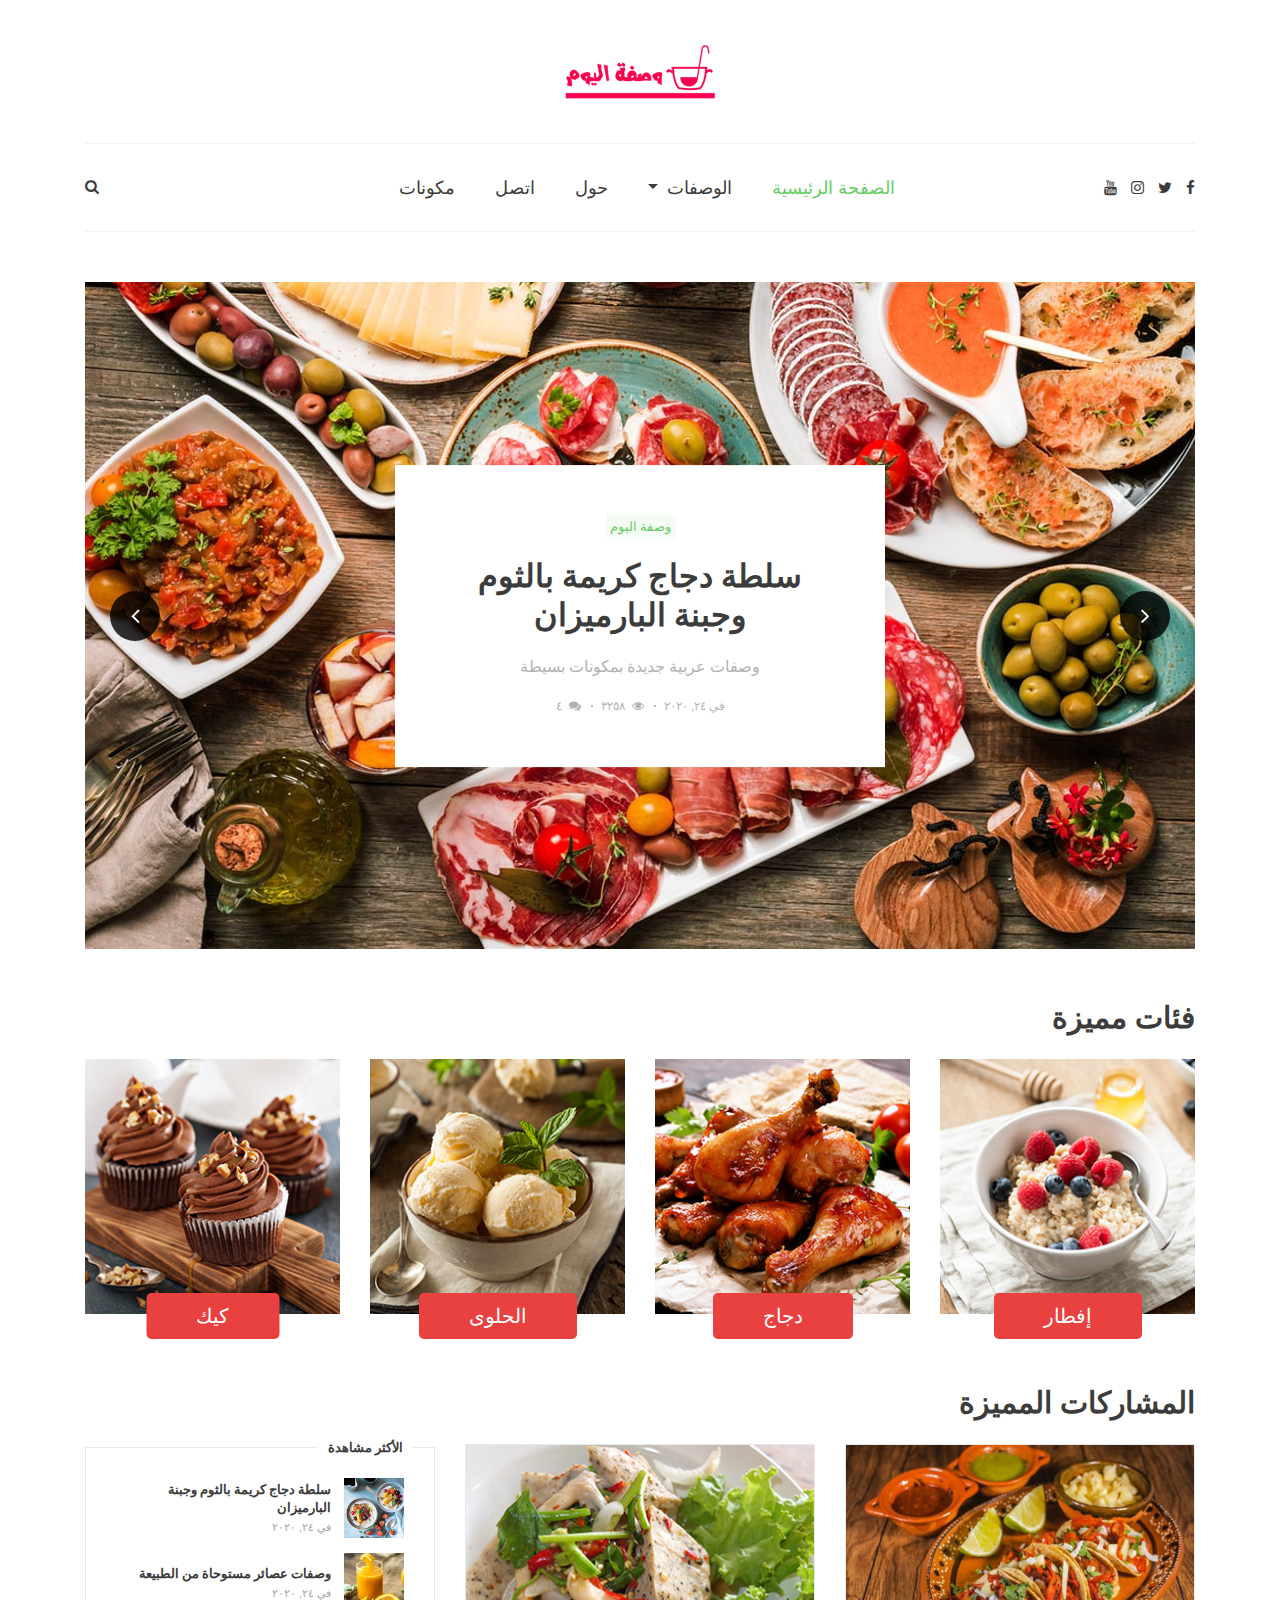
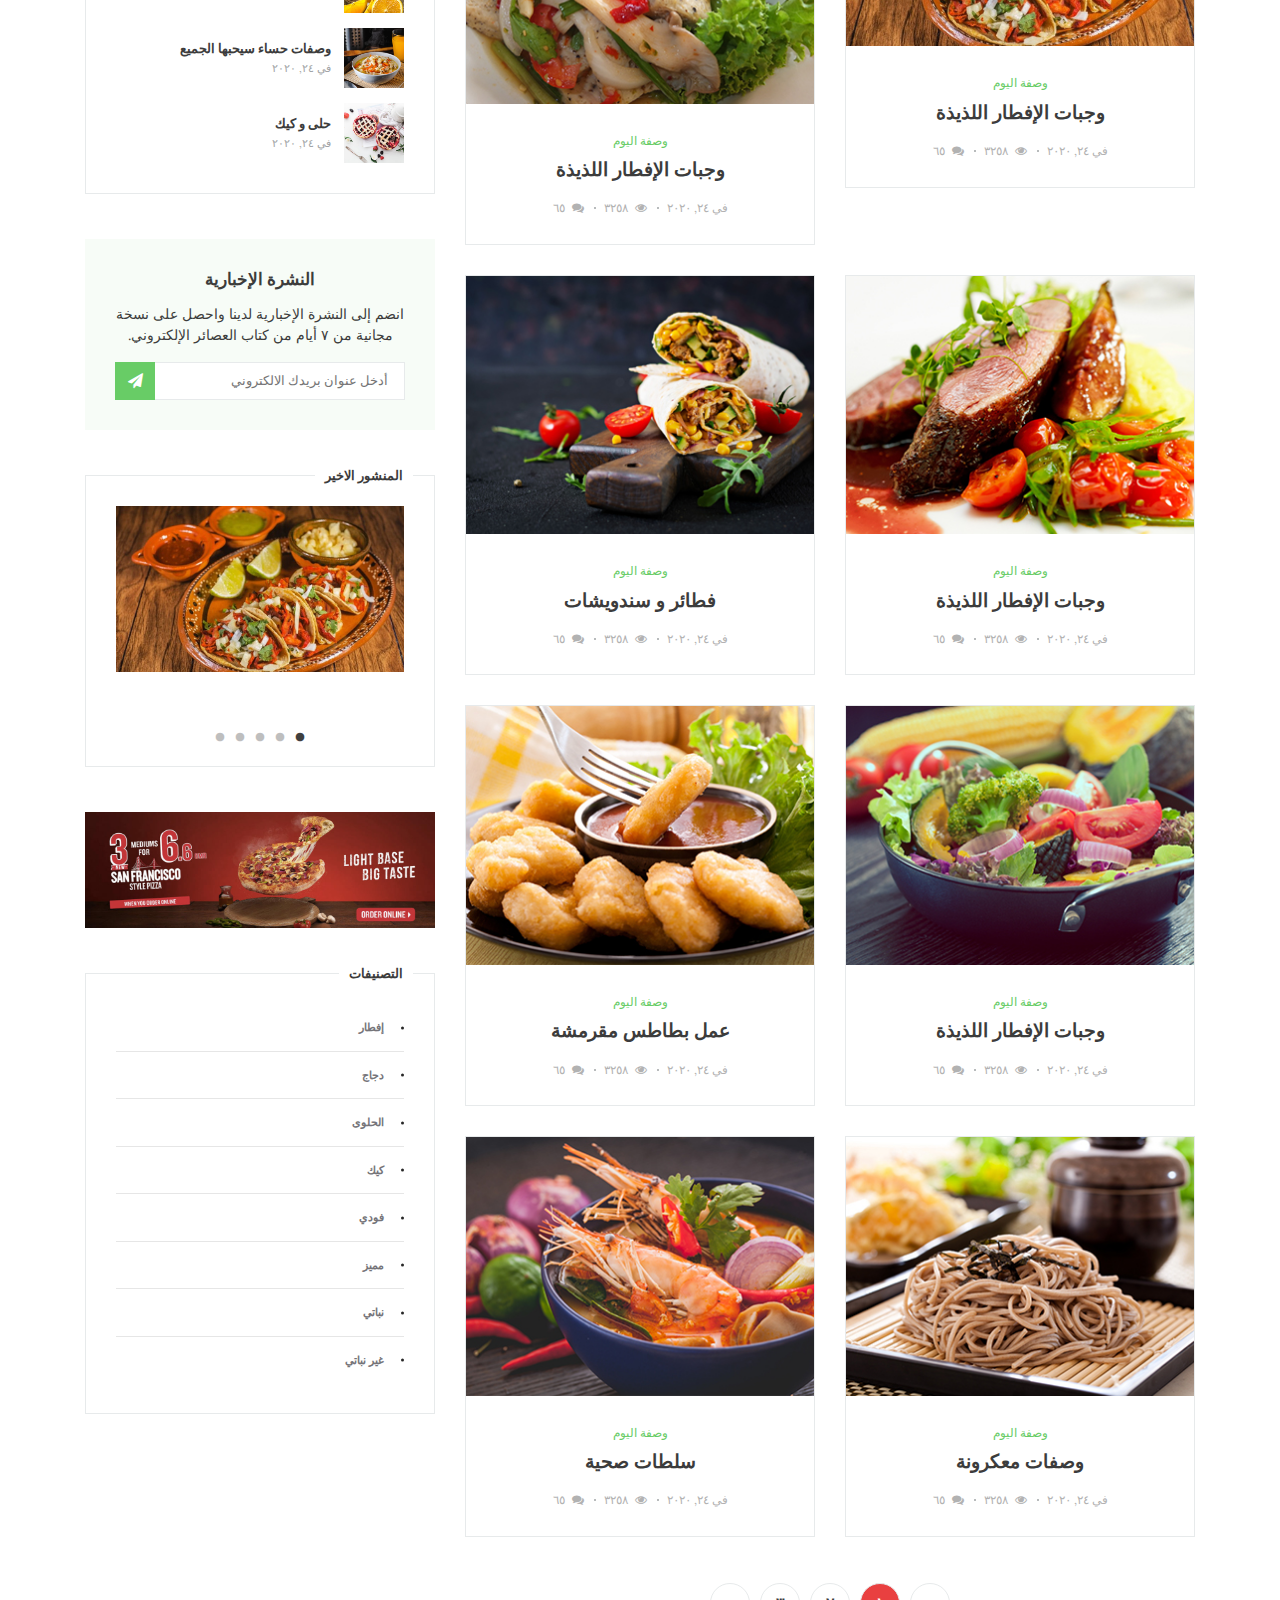
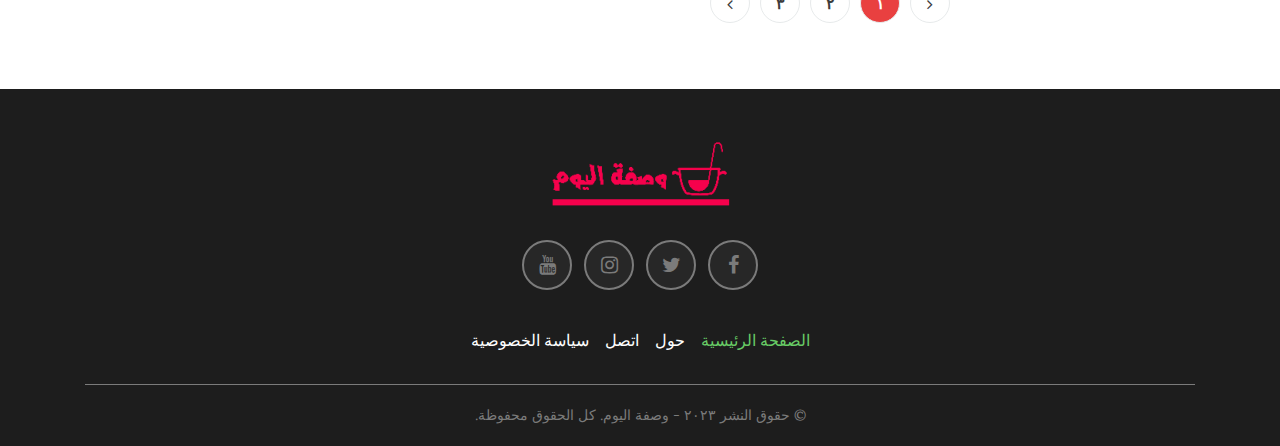
==== commit 87a72eb9: "Update index.html" ====
--- a/index.html
+++ b/index.html
@@ -56,6 +56,9 @@
 
 			<![endif]-->
 
+		<script async src="https://pagead2.googlesyndication.com/pagead/js/adsbygoogle.js?client=ca-pub-9504062179830754"
+     crossorigin="anonymous"></script>
+		<script async custom-element="amp-ad" src="https://cdn.ampproject.org/v0/amp-ad-0.1.js"></script>
 	</head>
 
 	<body>
@@ -1190,4 +1193,4 @@
 
 	</body>
 
-</html>+</html>
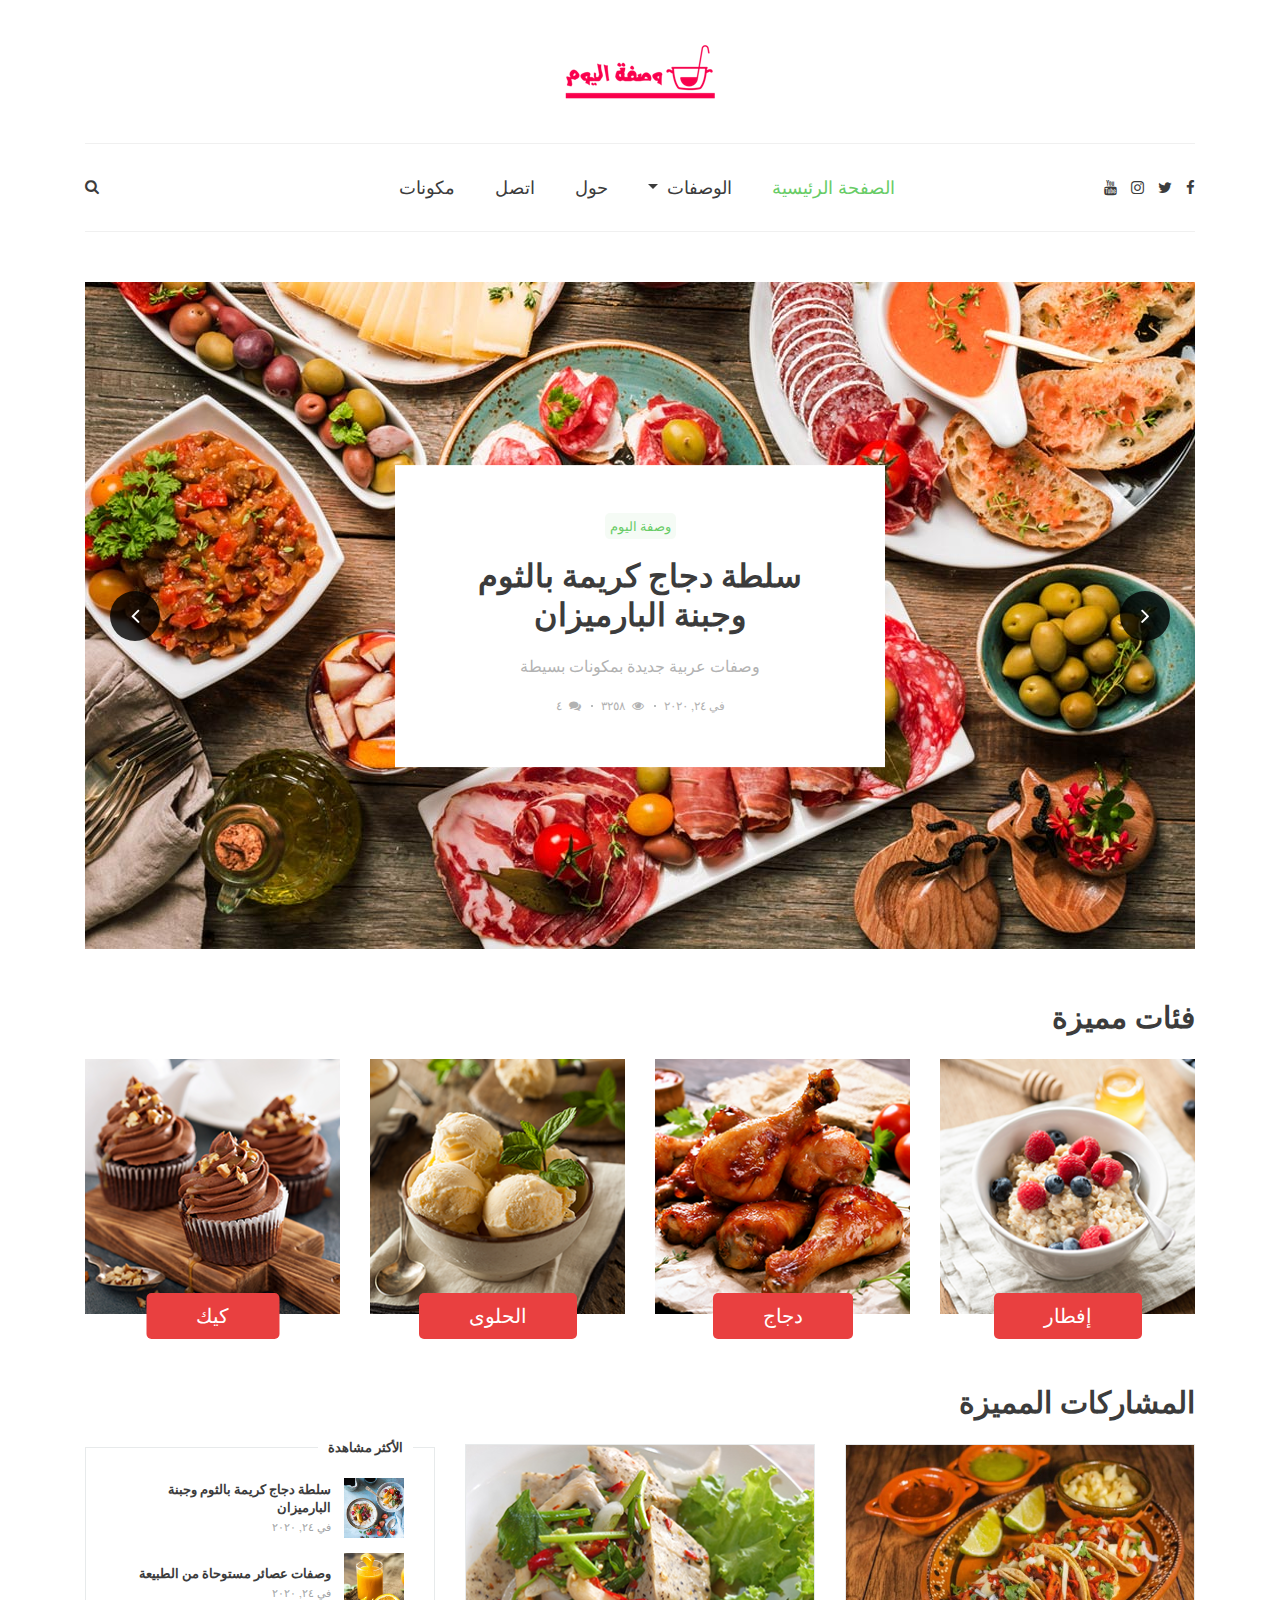
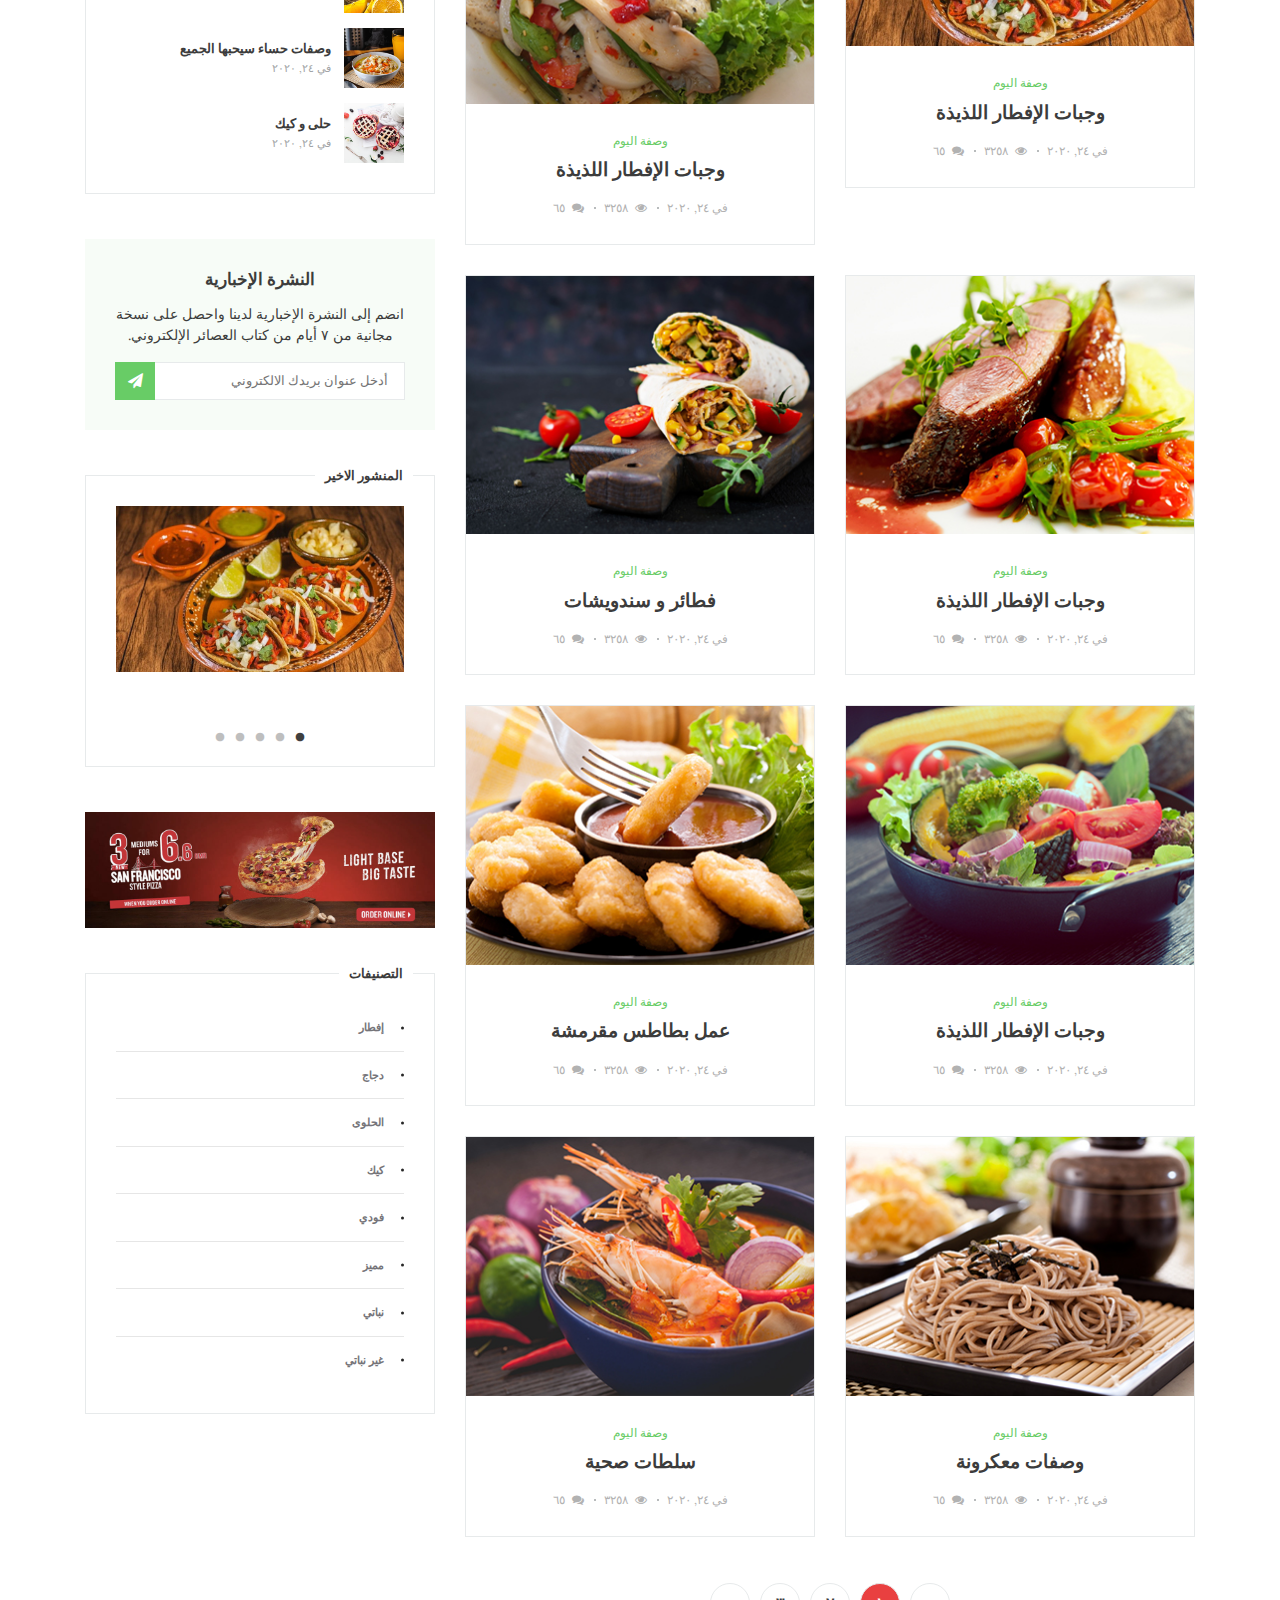
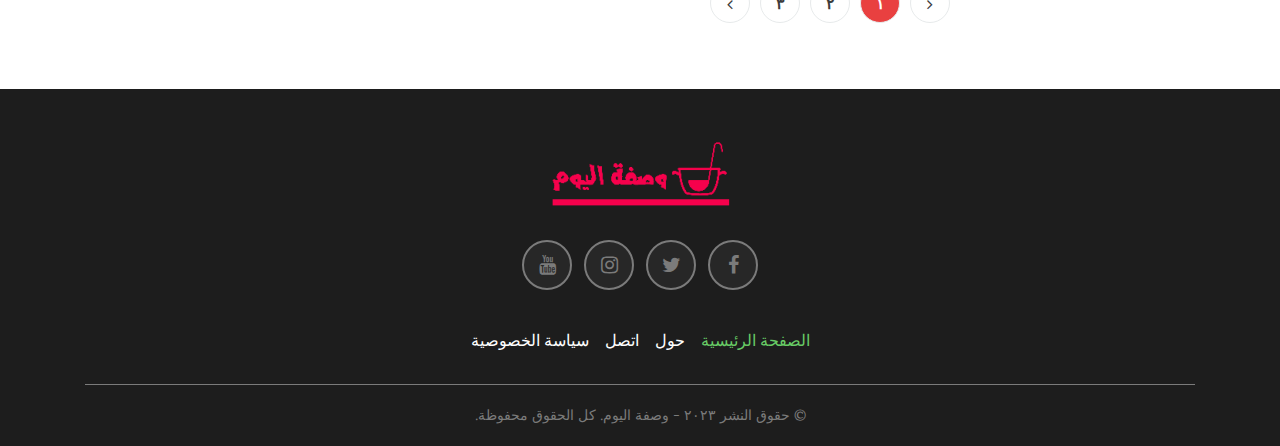
==== commit a37bd75b: "Update index.html" ====
--- a/index.html
+++ b/index.html
@@ -3,6 +3,15 @@
 <html lang="ar" dir="rtl">
 
 	<head>
+		<!-- Google tag (gtag.js) -->
+<script async src="https://www.googletagmanager.com/gtag/js?id=G-KWE1YHV695"></script>
+<script>
+  window.dataLayer = window.dataLayer || [];
+  function gtag(){dataLayer.push(arguments);}
+  gtag('js', new Date());
+
+  gtag('config', 'G-KWE1YHV695');
+</script>
 		<meta name="description" content="من الطاهي المبتدئ إلى الشيف المميز بنجمة ، ابحث بين أكثر من 31000 وصفة طبخ موضحة بالصور أو مقاطع الفيديو. من الوصفات السهلة إلى النصائح والأسرار من الطهاة ، جدد وصفاتك وأبهر أحبائك و أصدقائك!" />		<meta charset="UTF-8">
 		<meta name="keywords" content="مدونة المطبخ, وصفات, طبخ"/>
 
